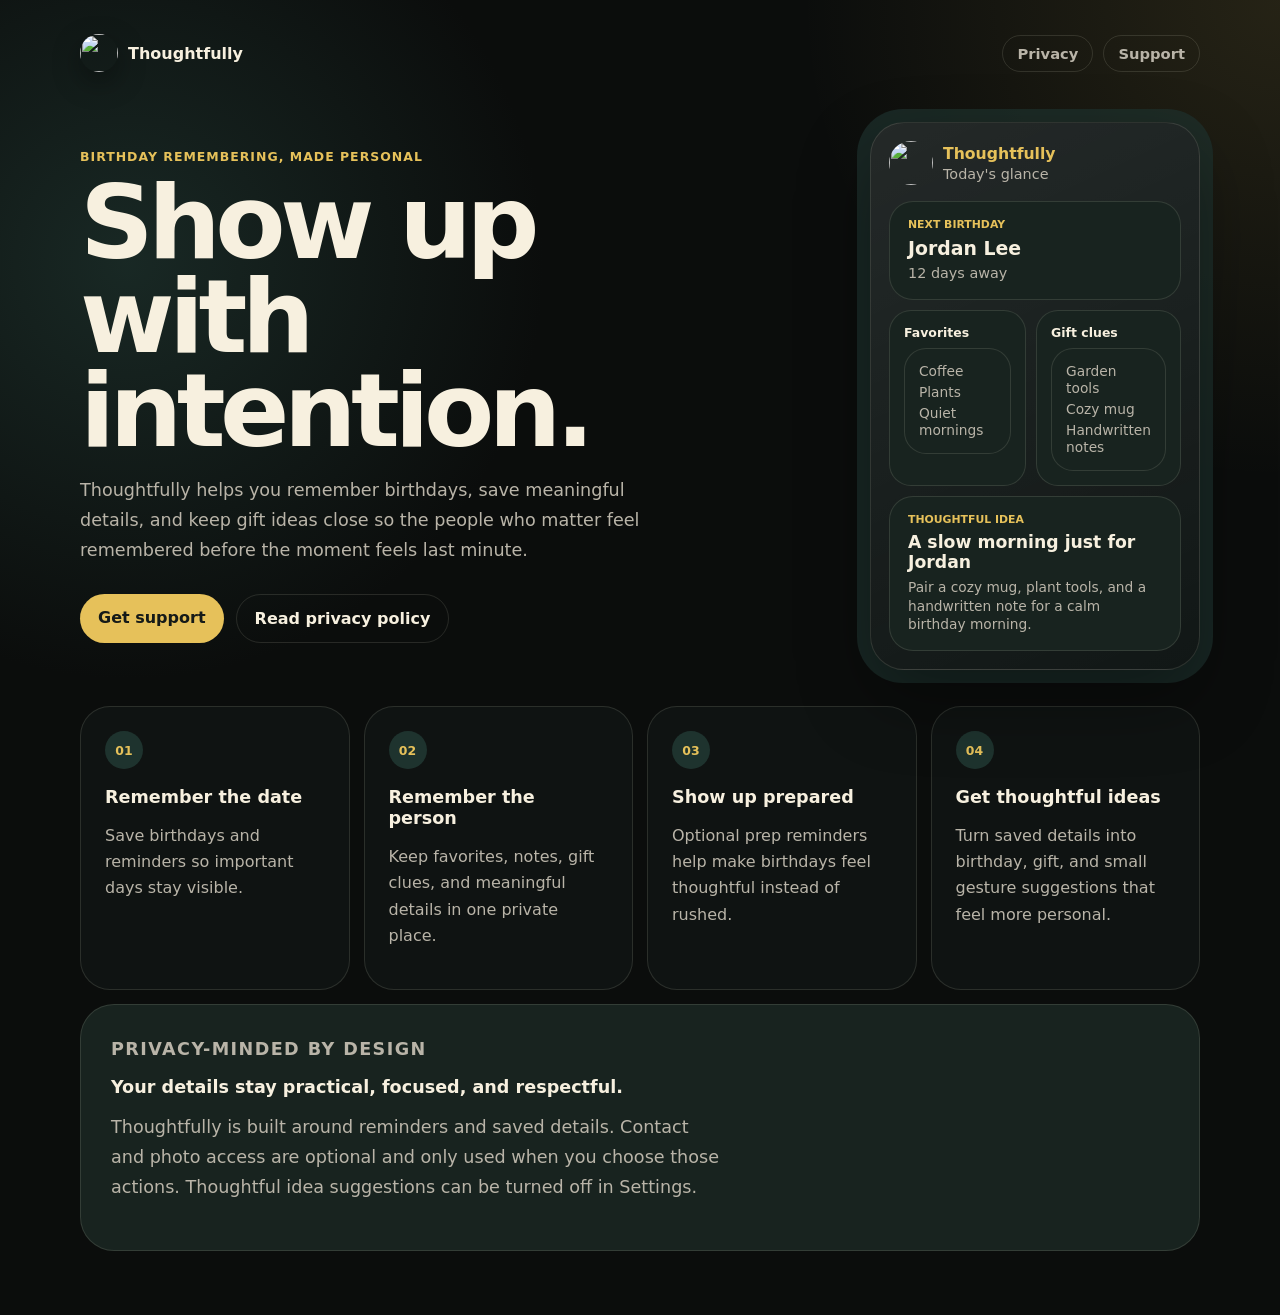
==== index.html @ 106e79ca "Replace strong tags with paragraph tags in index.html" ====
<!DOCTYPE html>
<html lang="en">
  <head>
    <meta charset="utf-8" />
    <meta name="viewport" content="width=device-width, initial-scale=1" />
    <meta
      name="description"
      content="Thoughtfully helps you remember birthdays, favorite details, gift ideas, and the small moments that make people feel remembered."
    />
    <title>Thoughtfully</title>
    <link rel="stylesheet" href="styles.css" />
  </head>

  <body>
    <main class="page-shell">
      <nav class="top-nav" aria-label="Thoughtfully links">
        <a class="brand-mark" href="index.html" aria-label="Thoughtfully home">
          <img src="assets/thoughtfully-icon.png" alt="" />
          <span>Thoughtfully</span>
        </a>

        <div class="nav-links">
          <a href="privacy.html">Privacy</a>
          <a href="support.html">Support</a>
        </div>
      </nav>

      <section class="hero">
        <div class="hero-copy">
          <p class="eyebrow">Birthday remembering, made personal</p>
          <h1>Show up with intention.</h1>
          <p class="lede">
            Thoughtfully helps you remember birthdays, save meaningful details,
            and keep gift ideas close so the people who matter feel remembered
            before the moment feels last minute.
          </p>

          <div class="hero-actions">
            <a class="button primary" href="support.html">Get support</a>
            <a class="button secondary" href="privacy.html">Read privacy policy</a>
          </div>
        </div>

        <div class="phone-card" aria-label="Thoughtfully app preview">
          <div class="phone-top">
            <img src="assets/thoughtfully-icon.png" alt="" />
            <div>
              <p>Thoughtfully</p>
              <span>Today&apos;s glance</span>
            </div>
          </div>

          <div class="glance-card">
            <span class="mini-label">Next birthday</span>
            <strong>Jordan Lee</strong>
            <p>12 days away</p>
          </div>

          <div class="glance-grid">
            <div>
              <span class="detail-label">Favorites</span>
              <div class="mini-detail-list">
                <p>Coffee</p>
                <p>Plants</p>
                <p>Quiet mornings</p>
              </div>
            </div>

            <div>
              <span class="detail-label">Gift clues</span>
              <div class="mini-detail-list">
                <p>Garden tools</p>
                <p>Cozy mug</p>
                <p>Handwritten notes</p>
              </div>
            </div>
          </div>

          <div class="glance-card idea-card">
            <span class="mini-label">Thoughtful Idea</span>
            <strong>A slow morning just for Jordan</strong>
            <p>
              Pair a cozy mug, plant tools, and a handwritten note for a calm
              birthday morning.
            </p>
          </div>
        </div>
      </section>

      <section class="feature-band" aria-label="Thoughtfully features">
        <article>
          <span class="feature-icon">01</span>
          <h2>Remember the date</h2>
          <p>Save birthdays and reminders so important days stay visible.</p>
        </article>

        <article>
          <span class="feature-icon">02</span>
          <h2>Remember the person</h2>
          <p>
            Keep favorites, notes, gift clues, and meaningful details in one
            private place.
          </p>
        </article>

        <article>
          <span class="feature-icon">03</span>
          <h2>Show up prepared</h2>
          <p>
            Optional prep reminders help make birthdays feel thoughtful instead
            of rushed.
          </p>
        </article>

        <article>
          <span class="feature-icon">04</span>
          <h2>Get thoughtful ideas</h2>
          <p>
            Turn saved details into birthday, gift, and small gesture suggestions
            that feel more personal.
          </p>
        </article>
      </section>

      <section class="quiet-panel">
        <p class="eyebrow">Privacy-minded by design</p>
        <h2>Your details stay practical, focused, and respectful.</h2>
        <p>
          Thoughtfully is built around reminders and saved details. Contact and
          photo access are optional and only used when you choose those actions.
          Thoughtful idea suggestions can be turned off in Settings.
        </p>
      </section>
    </main>
  </body>
</html>
---- styles.css ----
:root {
  --background: #0b0d0c;
  --card: #111716;
  --raised: #18231f;
  --accent: #1e332e;
  --gold: #e6c15a;
  --gold-soft: #d8b85a;
  --text: #f7f0df;
  --muted: #b9b4a8;
  --border: rgba(247, 240, 223, 0.12);
  --shadow: rgba(0, 0, 0, 0.36);
}

* {
  box-sizing: border-box;
}

body {
  margin: 0;
  min-height: 100vh;
  font-family: Inter, ui-sans-serif, system-ui, -apple-system, BlinkMacSystemFont,
    "Segoe UI", sans-serif;
  color: var(--text);
  background:
    radial-gradient(circle at top right, rgba(230, 193, 90, 0.12), transparent 30rem),
    radial-gradient(circle at 10% 20%, rgba(30, 51, 46, 0.72), transparent 26rem),
    var(--background);
}

a {
  color: inherit;
}

.page-shell {
  width: min(1120px, calc(100% - 32px));
  margin: 0 auto;
  padding: 24px 0 64px;
}

.page-shell.narrow {
  width: min(860px, calc(100% - 32px));
}

.top-nav {
  display: flex;
  align-items: center;
  justify-content: space-between;
  gap: 20px;
  padding: 10px 0 44px;
}

.brand-mark {
  display: inline-flex;
  align-items: center;
  gap: 10px;
  text-decoration: none;
  font-weight: 800;
}

.brand-mark img {
  width: 38px;
  height: 38px;
  border-radius: 999px;
  box-shadow: 0 10px 28px var(--shadow);
}

.nav-links {
  display: flex;
  align-items: center;
  gap: 10px;
}

.nav-links a {
  border: 1px solid var(--border);
  border-radius: 999px;
  padding: 9px 14px;
  color: var(--muted);
  text-decoration: none;
  font-size: 0.92rem;
  font-weight: 700;
}

.hero {
  display: grid;
  grid-template-columns: minmax(0, 1fr) 330px;
  gap: 48px;
  align-items: center;
  min-height: 560px;
}

.eyebrow {
  margin: 0 0 12px;
  color: var(--gold);
  font-size: 0.78rem;
  font-weight: 900;
  letter-spacing: 0.08em;
  text-transform: uppercase;
}

h1,
h2,
p {
  margin-top: 0;
}

h1 {
  max-width: 680px;
  margin-bottom: 18px;
  font-size: clamp(3rem, 8vw, 6.8rem);
  line-height: 0.92;
  letter-spacing: -0.055em;
}

h2 {
  font-size: 1.1rem;
  line-height: 1.2;
}

.lede,
.document-hero p,
.quiet-panel p {
  max-width: 610px;
  color: var(--muted);
  font-size: 1.1rem;
  line-height: 1.7;
}

.hero-actions {
  display: flex;
  flex-wrap: wrap;
  gap: 12px;
  margin-top: 28px;
}

.button {
  border-radius: 999px;
  padding: 14px 18px;
  font-weight: 900;
  text-decoration: none;
}

.button.primary {
  background: var(--gold);
  color: #151a18;
}

.button.secondary {
  border: 1px solid var(--border);
  color: var(--text);
}

.phone-card {
  position: relative;
  width: 330px;
  border: 1px solid var(--border);
  border-radius: 34px;
  padding: 18px;
  background:
    linear-gradient(155deg, rgba(255, 255, 255, 0.08), transparent),
    var(--card);
  box-shadow: 0 30px 70px var(--shadow);
}

.phone-card::before {
  content: "";
  position: absolute;
  inset: -14px;
  z-index: -1;
  border-radius: 46px;
  background: rgba(30, 51, 46, 0.7);
}

.phone-top {
  display: flex;
  align-items: center;
  gap: 10px;
  margin-bottom: 16px;
}

.phone-top img {
  width: 44px;
  height: 44px;
  border-radius: 999px;
}

.phone-top p {
  margin-bottom: 1px;
  color: var(--gold);
  font-size: 0.98rem;
  font-weight: 900;
}

.phone-top span,
.glance-card p,
.glance-grid span {
  color: var(--muted);
}

.phone-top span {
  font-size: 0.9rem;
}

.glance-card,
.glance-grid div,
.quiet-panel,
.document-card,
.support-card {
  border: 1px solid var(--border);
  background: var(--raised);
}

.glance-card {
  border-radius: 24px;
  padding: 16px 18px;
  margin-bottom: 10px;
}

.mini-label {
  display: block;
  margin-bottom: 6px;
  color: var(--gold);
  font-size: 0.68rem;
  font-weight: 900;
  text-transform: uppercase;
}

.glance-card strong {
  display: block;
  margin-bottom: 4px;
  color: var(--text);
  font-size: 1.18rem;
  font-weight: 900;
  line-height: 1.18;
}

.glance-card p {
  margin-bottom: 0;
  color: var(--muted);
  font-size: 0.9rem;
  line-height: 1.35;
}

.glance-grid {
  display: grid;
  grid-template-columns: 1fr 1fr;
  gap: 10px;
  margin-bottom: 10px;
}

.glance-grid div {
  min-height: auto;
  border-radius: 22px;
  padding: 14px;
}

.glance-grid span,
.detail-label {
  display: block;
  margin-bottom: 8px;
  color: var(--text);
  font-size: 0.78rem;
  font-weight: 900;
}

.mini-detail-list {
  display: grid;
  gap: 4px;
  margin-top: 6px;
}

.mini-detail-list p {
  margin: 0;
  color: var(--muted);
  font-size: 0.86rem;
  font-weight: 500;
  line-height: 1.24;
}

.idea-card {
  margin-bottom: 0;
  padding: 16px 18px;
}

.idea-card strong {
  display: block;
  margin-top: 2px;
  margin-bottom: 6px;
  color: var(--text);
  font-size: 1.08rem;
  font-weight: 900;
  line-height: 1.16;
}

.idea-card p {
  margin-bottom: 0;
  color: var(--muted);
  font-size: 0.86rem;
  line-height: 1.34;
}

.feature-band {
  display: grid;
  grid-template-columns: repeat(4, 1fr);
  gap: 14px;
  margin: 30px 0 14px;
}

.feature-band article {
  border: 1px solid var(--border);
  border-radius: 30px;
  padding: 24px;
  background: rgba(17, 23, 22, 0.72);
}

.feature-band p,
.support-card p,
.document-card p {
  color: var(--muted);
  line-height: 1.65;
}

.feature-icon {
  display: inline-flex;
  align-items: center;
  justify-content: center;
  width: 38px;
  height: 38px;
  margin-bottom: 18px;
  border-radius: 999px;
  background: var(--accent);
  color: var(--gold);
  font-size: 0.78rem;
  font-weight: 900;
}

.quiet-panel,
.document-card,
.support-card {
  border-radius: 34px;
  padding: 30px;
}

.document-hero {
  padding: 54px 0 24px;
}

.document-hero h1 {
  font-size: clamp(2.5rem, 7vw, 5rem);
}

.document-card h2 {
  margin-top: 28px;
  color: var(--gold);
}

.document-card h2:first-child {
  margin-top: 0;
}

.document-card h3 {
  margin: 22px 0 8px;
  color: var(--text);
  font-size: 1rem;
}

.document-card a,
.support-card a {
  color: var(--gold);
  font-weight: 900;
}

.disclosure-note,
.support-disclosure {
  border: 1px solid var(--border);
  border-radius: 22px;
  padding: 14px 16px;
  background: rgba(230, 193, 90, 0.07);
  color: var(--muted);
}

.support-disclosure {
  margin: 24px 0 0;
  font-size: 0.94rem;
  line-height: 1.65;
}

.support-grid {
  display: grid;
  grid-template-columns: repeat(2, minmax(0, 1fr));
  gap: 14px;
}

@media (max-width: 980px) {
  .feature-band {
    grid-template-columns: repeat(2, 1fr);
  }
}

@media (max-width: 820px) {
  .top-nav {
    align-items: flex-start;
    flex-direction: column;
    padding-bottom: 28px;
  }

  .hero {
    grid-template-columns: 1fr;
    gap: 32px;
    min-height: auto;
  }

  .phone-card {
    width: min(330px, 100%);
    max-width: 330px;
  }

  .support-grid {
    grid-template-columns: 1fr;
  }
}

@media (max-width: 640px) {
  .feature-band {
    grid-template-columns: 1fr;
  }

  .glance-grid {
    grid-template-columns: 1fr;
  }

  .glance-grid div {
    min-height: auto;
  }
}
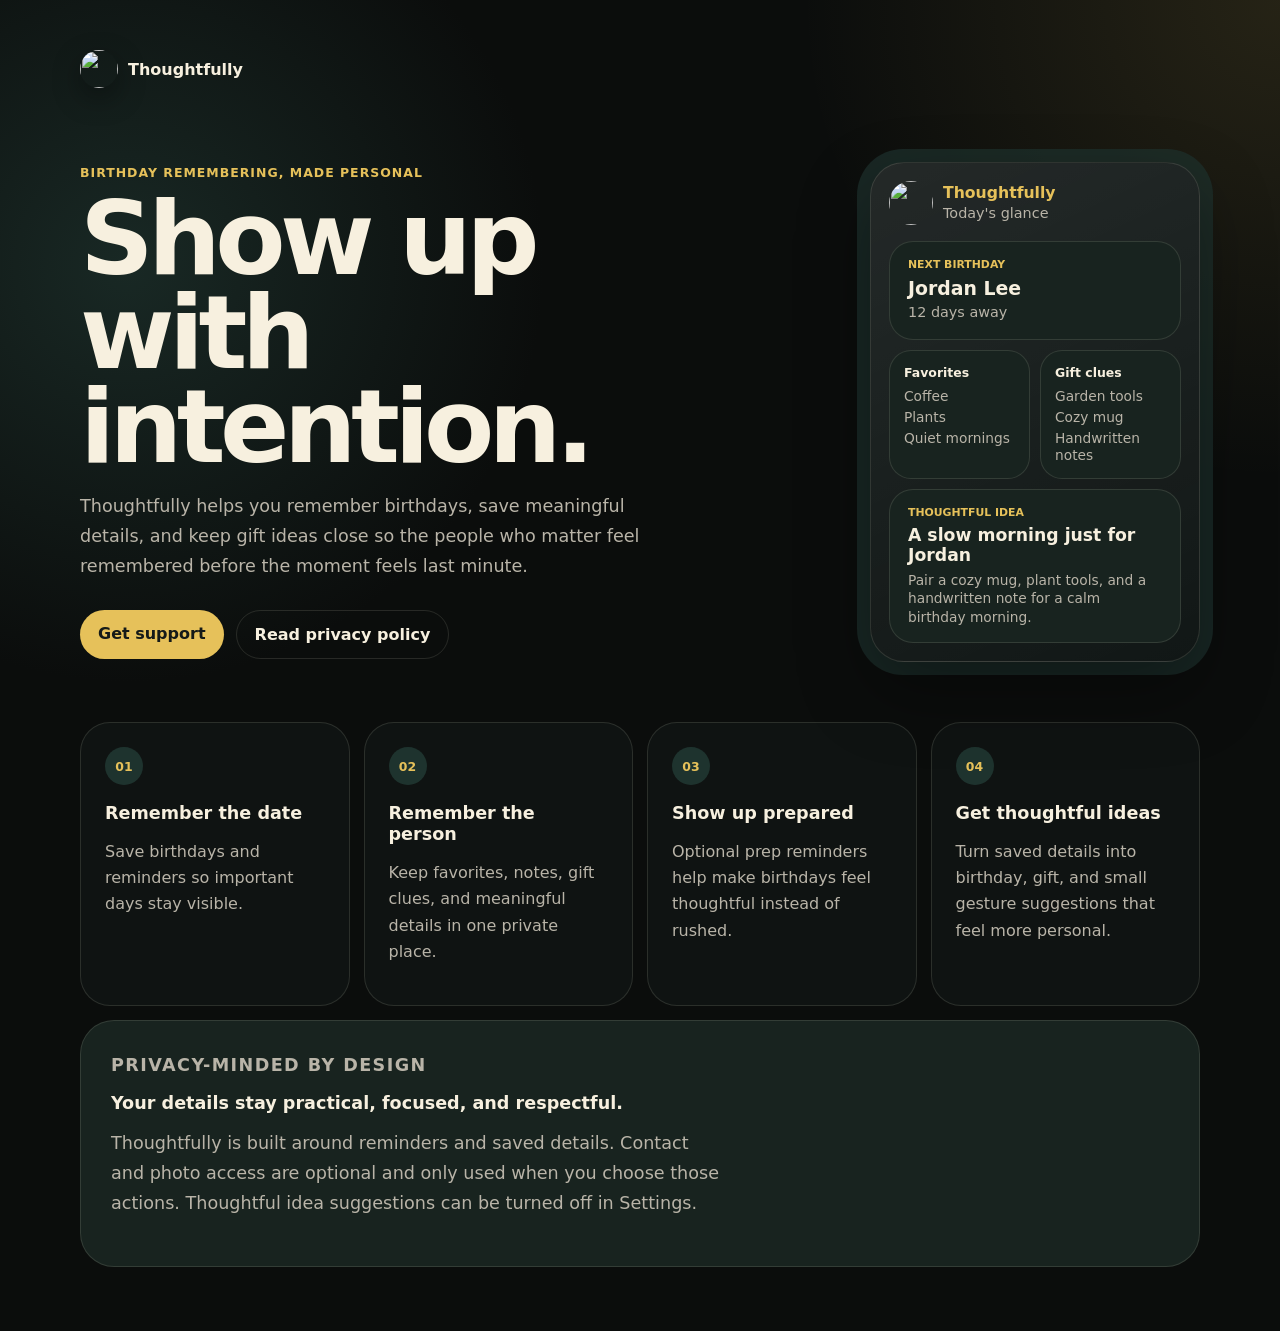
==== commit 33d8004c: "Add navigation bar to index.html" ====
--- a/index.html
+++ b/index.html
@@ -13,16 +13,11 @@
 
   <body>
     <main class="page-shell">
-      <nav class="top-nav" aria-label="Thoughtfully links">
+      <nav class="top-nav home-nav" aria-label="Thoughtfully home">
         <a class="brand-mark" href="index.html" aria-label="Thoughtfully home">
           <img src="assets/thoughtfully-icon.png" alt="" />
           <span>Thoughtfully</span>
         </a>
-
-        <div class="nav-links">
-          <a href="privacy.html">Privacy</a>
-          <a href="support.html">Support</a>
-        </div>
       </nav>
 
       <section class="hero">
--- a/styles.css
+++ b/styles.css
@@ -34,7 +34,7 @@
 .page-shell {
   width: min(1120px, calc(100% - 32px));
   margin: 0 auto;
-  padding: 24px 0 64px;
+  padding: 40px 0 64px;
 }
 
 .page-shell.narrow {
@@ -201,7 +201,7 @@
 }
 
 .glance-card,
-.glance-grid div,
+.glance-grid > div,
 .quiet-panel,
 .document-card,
 .support-card {
@@ -247,7 +247,7 @@
   margin-bottom: 10px;
 }
 
-.glance-grid div {
+.glance-grid > div {
   min-height: auto;
   border-radius: 22px;
   padding: 14px;
@@ -266,11 +266,17 @@
   display: grid;
   gap: 4px;
   margin-top: 6px;
+  padding: 0;
+  background: transparent;
+  border: 0;
 }
 
 .mini-detail-list p {
   margin: 0;
-  color: var(--muted);
+  padding: 0;
+  color: var(--muted);
+  background: transparent;
+  border: 0;
   font-size: 0.86rem;
   font-weight: 500;
   line-height: 1.24;
@@ -428,7 +434,7 @@
     grid-template-columns: 1fr;
   }
 
-  .glance-grid div {
+  .glance-grid > div {
     min-height: auto;
   }
 }
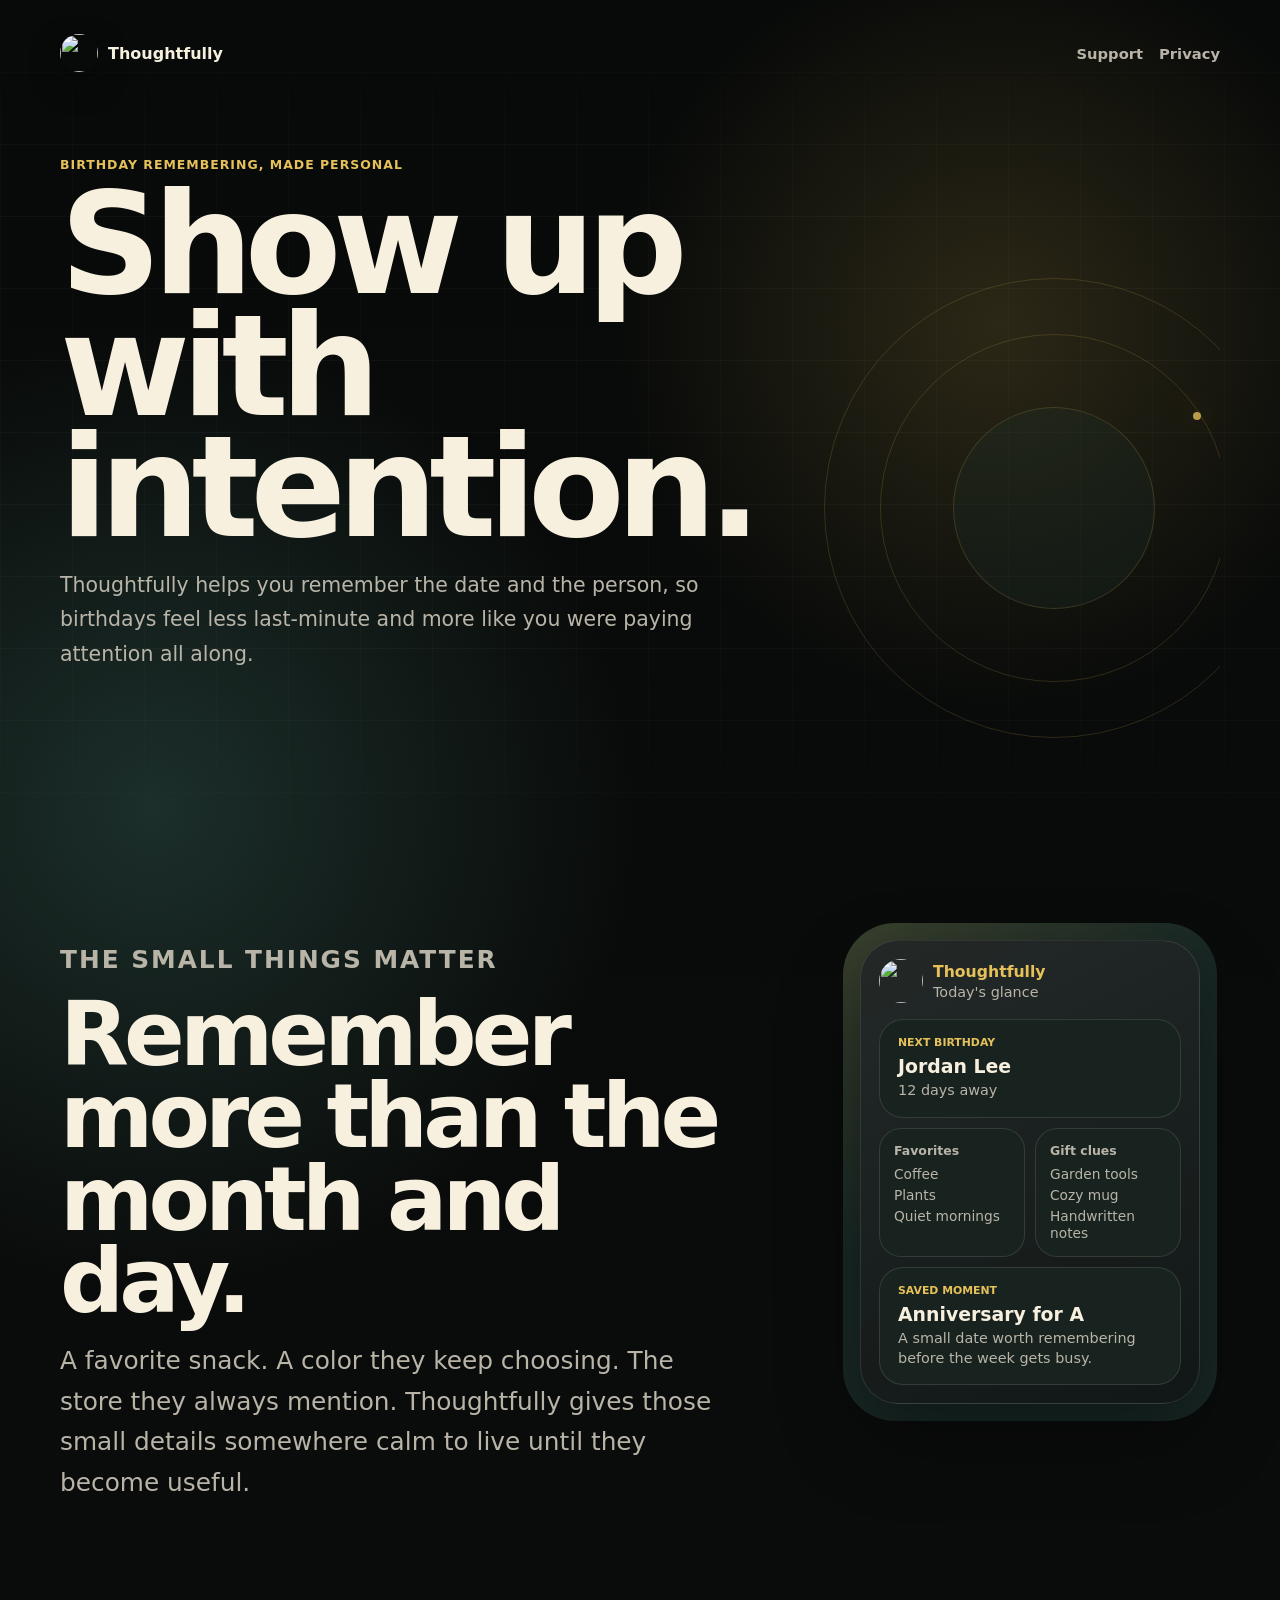
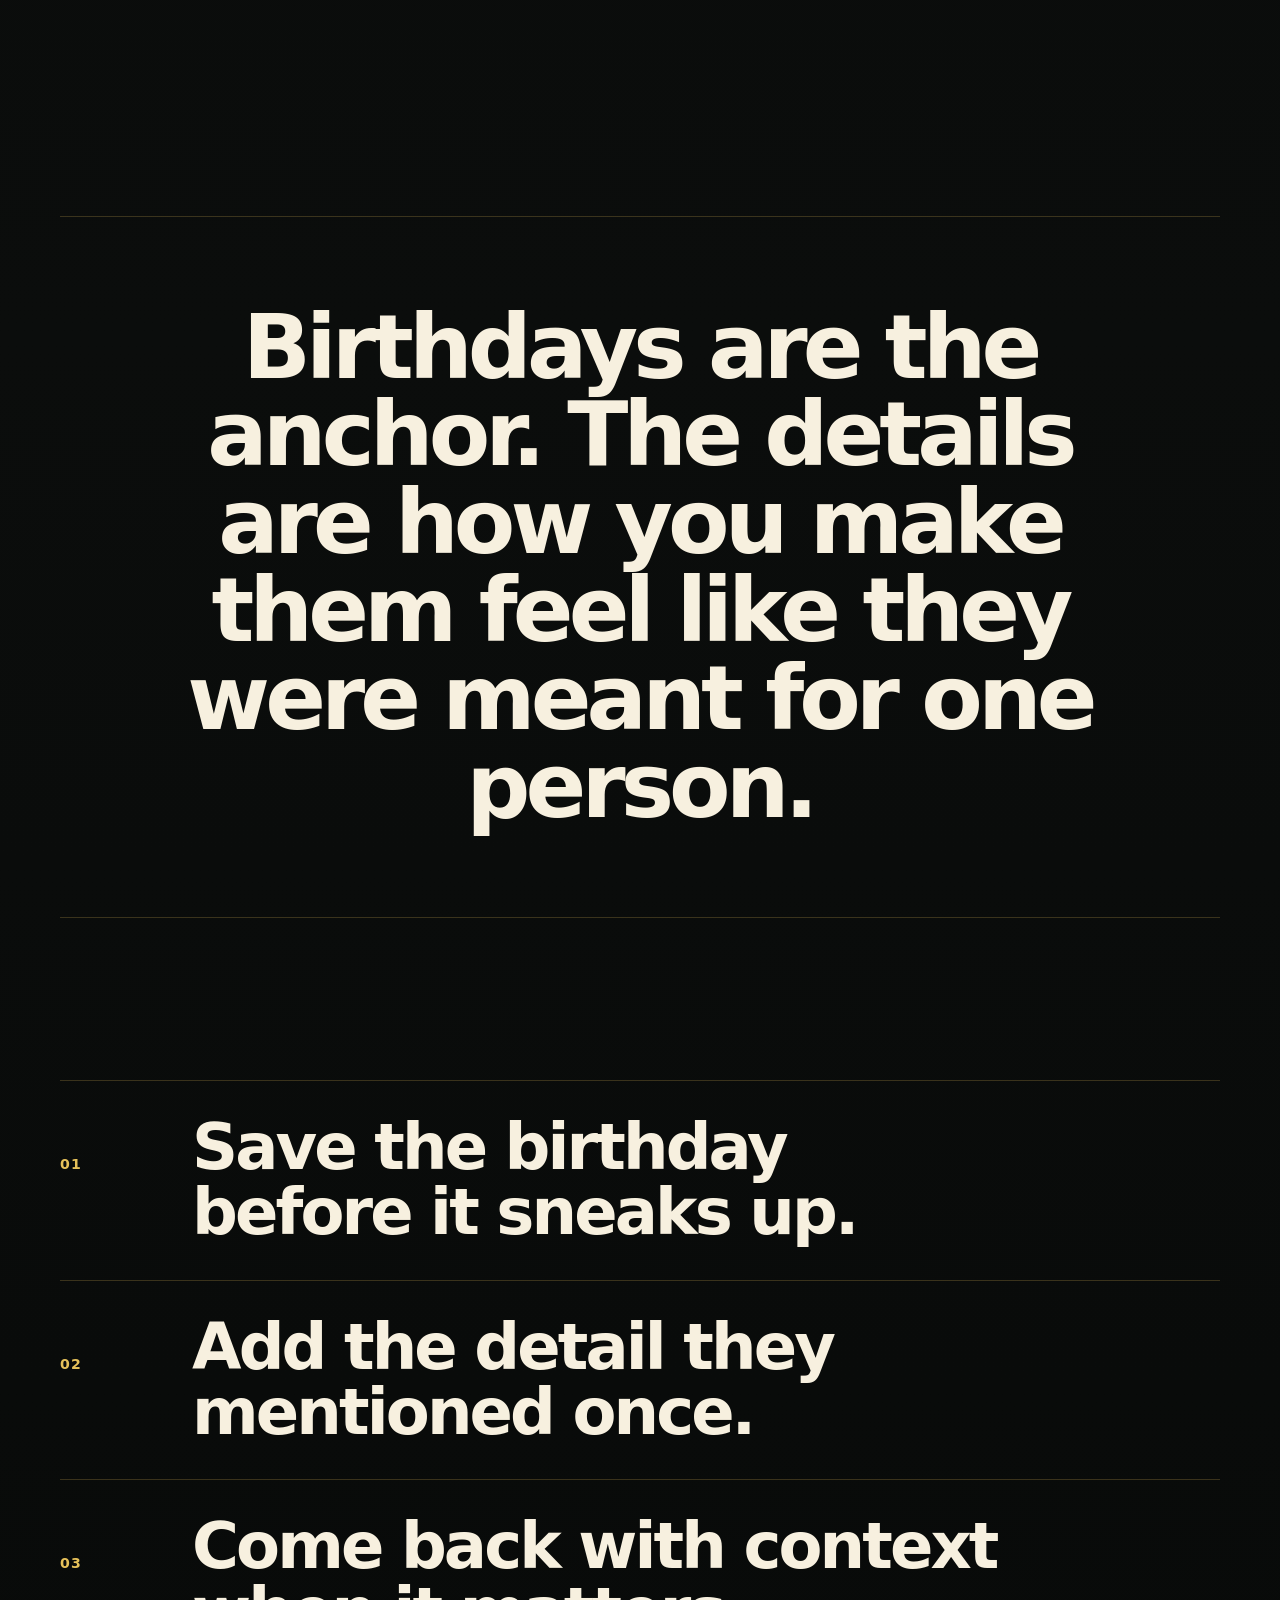
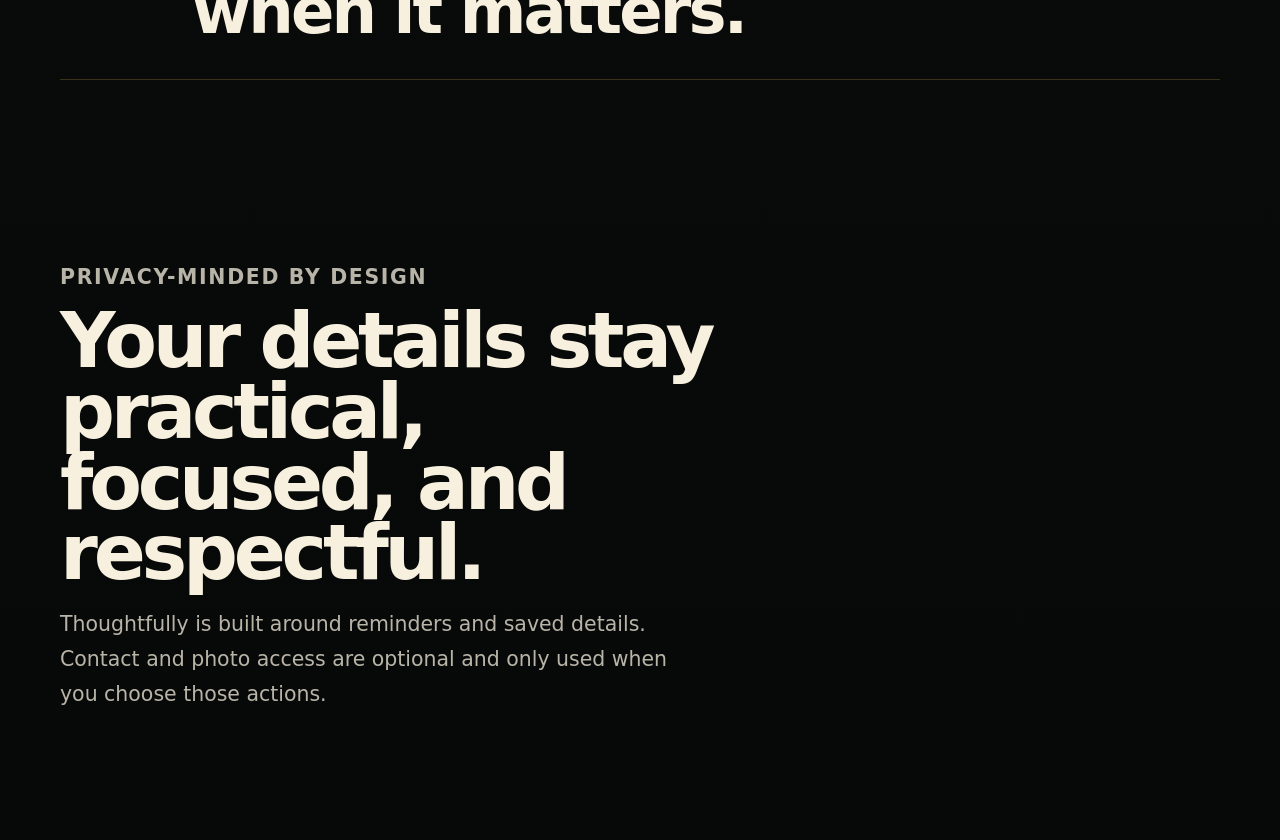
==== commit d88d8697: "Update Thoughtfully support disclosures" ====
--- a/index.html
+++ b/index.html
@@ -5,116 +5,120 @@
     <meta name="viewport" content="width=device-width, initial-scale=1" />
     <meta
       name="description"
-      content="Thoughtfully helps you remember birthdays, favorite details, gift ideas, and the small moments that make people feel remembered."
+      content="Thoughtfully helps you remember birthdays, favorite details, gift clues, and the small moments that make people feel remembered."
     />
     <title>Thoughtfully</title>
     <link rel="stylesheet" href="styles.css" />
   </head>
 
   <body>
-    <main class="page-shell">
+    <main class="site-story">
       <nav class="top-nav home-nav" aria-label="Thoughtfully home">
         <a class="brand-mark" href="index.html" aria-label="Thoughtfully home">
           <img src="assets/thoughtfully-icon.png" alt="" />
           <span>Thoughtfully</span>
         </a>
+
+        <div class="nav-links">
+          <a href="support.html">Support</a>
+          <a href="privacy.html">Privacy</a>
+        </div>
       </nav>
 
-      <section class="hero">
+      <section class="cinematic-hero">
         <div class="hero-copy">
           <p class="eyebrow">Birthday remembering, made personal</p>
           <h1>Show up with intention.</h1>
           <p class="lede">
-            Thoughtfully helps you remember birthdays, save meaningful details,
-            and keep gift ideas close so the people who matter feel remembered
-            before the moment feels last minute.
+            Thoughtfully helps you remember the date and the person, so
+            birthdays feel less last-minute and more like you were paying
+            attention all along.
           </p>
-
-          <div class="hero-actions">
-            <a class="button primary" href="support.html">Get support</a>
-            <a class="button secondary" href="privacy.html">Read privacy policy</a>
-          </div>
         </div>
 
-        <div class="phone-card" aria-label="Thoughtfully app preview">
-          <div class="phone-top">
-            <img src="assets/thoughtfully-icon.png" alt="" />
-            <div>
-              <p>Thoughtfully</p>
-              <span>Today&apos;s glance</span>
-            </div>
-          </div>
+        <div class="hero-orbit" aria-hidden="true">
+          <span></span>
+          <span></span>
+          <span></span>
+        </div>
+      </section>
 
-          <div class="glance-card">
-            <span class="mini-label">Next birthday</span>
-            <strong>Jordan Lee</strong>
-            <p>12 days away</p>
-          </div>
+      <section class="scroll-story" aria-label="Thoughtfully story">
+        <div class="story-copy">
+          <p class="eyebrow">The small things matter</p>
+          <h2>Remember more than the month and day.</h2>
+          <p>
+            A favorite snack. A color they keep choosing. The store they always
+            mention. Thoughtfully gives those small details somewhere calm to
+            live until they become useful.
+          </p>
+        </div>
 
-          <div class="glance-grid">
-            <div>
-              <span class="detail-label">Favorites</span>
-              <div class="mini-detail-list">
-                <p>Coffee</p>
-                <p>Plants</p>
-                <p>Quiet mornings</p>
+        <div class="phone-stage">
+          <div class="phone-card" aria-label="Thoughtfully app preview">
+            <div class="phone-top">
+              <img src="assets/thoughtfully-icon.png" alt="" />
+              <div>
+                <p>Thoughtfully</p>
+                <span>Today&apos;s glance</span>
               </div>
             </div>
 
-            <div>
-              <span class="detail-label">Gift clues</span>
-              <div class="mini-detail-list">
-                <p>Garden tools</p>
-                <p>Cozy mug</p>
-                <p>Handwritten notes</p>
+            <div class="glance-card">
+              <span class="mini-label">Next birthday</span>
+              <strong>Jordan Lee</strong>
+              <p>12 days away</p>
+            </div>
+
+            <div class="glance-grid">
+              <div>
+                <span class="detail-label">Favorites</span>
+                <div class="mini-detail-list">
+                  <p>Coffee</p>
+                  <p>Plants</p>
+                  <p>Quiet mornings</p>
+                </div>
+              </div>
+
+              <div>
+                <span class="detail-label">Gift clues</span>
+                <div class="mini-detail-list">
+                  <p>Garden tools</p>
+                  <p>Cozy mug</p>
+                  <p>Handwritten notes</p>
+                </div>
               </div>
             </div>
-          </div>
 
-          <div class="glance-card idea-card">
-            <span class="mini-label">Thoughtful Idea</span>
-            <strong>A slow morning just for Jordan</strong>
-            <p>
-              Pair a cozy mug, plant tools, and a handwritten note for a calm
-              birthday morning.
-            </p>
+            <div class="glance-card idea-card">
+              <span class="mini-label">Saved moment</span>
+              <strong>Anniversary for A</strong>
+              <p>A small date worth remembering before the week gets busy.</p>
+            </div>
           </div>
         </div>
       </section>
 
-      <section class="feature-band" aria-label="Thoughtfully features">
-        <article>
-          <span class="feature-icon">01</span>
-          <h2>Remember the date</h2>
-          <p>Save birthdays and reminders so important days stay visible.</p>
-        </article>
+      <section class="large-line">
+        <p>
+          Birthdays are the anchor. The details are how you make them feel like
+          they were meant for one person.
+        </p>
+      </section>
 
-        <article>
-          <span class="feature-icon">02</span>
-          <h2>Remember the person</h2>
-          <p>
-            Keep favorites, notes, gift clues, and meaningful details in one
-            private place.
-          </p>
-        </article>
-
-        <article>
-          <span class="feature-icon">03</span>
-          <h2>Show up prepared</h2>
-          <p>
-            Optional prep reminders help make birthdays feel thoughtful instead
-            of rushed.
-          </p>
-        </article>
-
-        <article>
-          <span class="feature-icon">04</span>
-          <h2>Get thoughtful ideas</h2>
-          <p>
-            Turn saved details into birthday, gift, and small gesture suggestions
-            that feel more personal.
-          </p>
-        </article>
+      <section class="gesture-flow" aria-label="How Thoughtfully helps">
+        <div class="gesture-step">
+          <span>01</span>
+          <p>Save the birthday before it sneaks up.</p>
+        </div>
+        <div class="gesture-step">
+          <span>02</span>
+          <p>Add the detail they mentioned once.</p>
+        </div>
+        <div class="gesture-step">
+          <span>03</span>
+          <p>Come back with context when it matters.</p>
+        </div>
       </section>
 
       <section class="quiet-panel">
@@ -123,7 +127,6 @@
         <p>
           Thoughtfully is built around reminders and saved details. Contact and
           photo access are optional and only used when you choose those actions.
-          Thoughtful idea suggestions can be turned off in Settings.
         </p>
       </section>
     </main>
--- a/styles.css
+++ b/styles.css
@@ -8,11 +8,16 @@
   --text: #f7f0df;
   --muted: #b9b4a8;
   --border: rgba(247, 240, 223, 0.12);
-  --shadow: rgba(0, 0, 0, 0.36);
+  --line: rgba(230, 193, 90, 0.22);
+  --shadow: rgba(0, 0, 0, 0.38);
 }
 
 * {
   box-sizing: border-box;
+}
+
+html {
+  scroll-behavior: smooth;
 }
 
 body {
@@ -22,19 +27,33 @@
     "Segoe UI", sans-serif;
   color: var(--text);
   background:
-    radial-gradient(circle at top right, rgba(230, 193, 90, 0.12), transparent 30rem),
-    radial-gradient(circle at 10% 20%, rgba(30, 51, 46, 0.72), transparent 26rem),
-    var(--background);
+    radial-gradient(circle at 78% 8%, rgba(230, 193, 90, 0.16), transparent 24rem),
+    radial-gradient(circle at 12% 20%, rgba(30, 51, 46, 0.9), transparent 30rem),
+    linear-gradient(180deg, #080a09 0%, var(--background) 48%, #070908 100%);
+}
+
+body::before {
+  content: "";
+  position: fixed;
+  inset: 0;
+  z-index: -1;
+  pointer-events: none;
+  background-image:
+    linear-gradient(rgba(247, 240, 223, 0.035) 1px, transparent 1px),
+    linear-gradient(90deg, rgba(247, 240, 223, 0.025) 1px, transparent 1px);
+  background-size: 72px 72px;
+  mask-image: linear-gradient(to bottom, transparent, black 18%, black 72%, transparent);
 }
 
 a {
   color: inherit;
 }
 
+.site-story,
 .page-shell {
-  width: min(1120px, calc(100% - 32px));
+  width: min(1160px, calc(100% - 32px));
   margin: 0 auto;
-  padding: 40px 0 64px;
+  padding: 24px 0 72px;
 }
 
 .page-shell.narrow {
@@ -42,11 +61,13 @@
 }
 
 .top-nav {
+  position: relative;
+  z-index: 5;
   display: flex;
   align-items: center;
   justify-content: space-between;
   gap: 20px;
-  padding: 10px 0 44px;
+  padding: 10px 0 34px;
 }
 
 .brand-mark {
@@ -54,47 +75,31 @@
   align-items: center;
   gap: 10px;
   text-decoration: none;
-  font-weight: 800;
+  font-weight: 900;
 }
 
 .brand-mark img {
   width: 38px;
   height: 38px;
   border-radius: 999px;
-  box-shadow: 0 10px 28px var(--shadow);
+  box-shadow: 0 12px 32px var(--shadow);
 }
 
 .nav-links {
   display: flex;
   align-items: center;
-  gap: 10px;
+  gap: 16px;
 }
 
 .nav-links a {
-  border: 1px solid var(--border);
-  border-radius: 999px;
-  padding: 9px 14px;
   color: var(--muted);
   text-decoration: none;
   font-size: 0.92rem;
-  font-weight: 700;
-}
-
-.hero {
-  display: grid;
-  grid-template-columns: minmax(0, 1fr) 330px;
-  gap: 48px;
-  align-items: center;
-  min-height: 560px;
-}
-
-.eyebrow {
-  margin: 0 0 12px;
-  color: var(--gold);
-  font-size: 0.78rem;
-  font-weight: 900;
-  letter-spacing: 0.08em;
-  text-transform: uppercase;
+  font-weight: 800;
+}
+
+.nav-links a:hover {
+  color: var(--gold);
 }
 
 h1,
@@ -103,71 +108,144 @@
   margin-top: 0;
 }
 
+.eyebrow {
+  margin: 0 0 12px;
+  color: var(--gold);
+  font-size: 0.78rem;
+  font-weight: 900;
+  letter-spacing: 0.08em;
+  text-transform: uppercase;
+}
+
+.cinematic-hero {
+  position: relative;
+  display: grid;
+  min-height: 78vh;
+  align-items: center;
+  padding: 24px 0 88px;
+  overflow: hidden;
+}
+
+.hero-copy {
+  position: relative;
+  z-index: 2;
+  width: min(790px, 100%);
+}
+
 h1 {
-  max-width: 680px;
-  margin-bottom: 18px;
-  font-size: clamp(3rem, 8vw, 6.8rem);
-  line-height: 0.92;
-  letter-spacing: -0.055em;
-}
-
-h2 {
-  font-size: 1.1rem;
-  line-height: 1.2;
+  max-width: 780px;
+  margin-bottom: 20px;
+  font-size: clamp(4rem, 11vw, 9.8rem);
+  line-height: 0.86;
+  letter-spacing: -0.06em;
 }
 
 .lede,
 .document-hero p,
 .quiet-panel p {
-  max-width: 610px;
-  color: var(--muted);
-  font-size: 1.1rem;
+  max-width: 650px;
+  color: var(--muted);
+  font-size: clamp(1.05rem, 2vw, 1.28rem);
   line-height: 1.7;
 }
 
-.hero-actions {
+.hero-orbit {
+  position: absolute;
+  right: max(-80px, -5vw);
+  bottom: 10%;
+  width: min(460px, 54vw);
+  aspect-ratio: 1;
+  border: 1px solid var(--line);
+  border-radius: 999px;
+  opacity: 0.78;
+}
+
+.hero-orbit span {
+  position: absolute;
+  border-radius: 999px;
+  border: 1px solid var(--line);
+}
+
+.hero-orbit span:nth-child(1) {
+  inset: 12%;
+}
+
+.hero-orbit span:nth-child(2) {
+  inset: 28%;
+  background: rgba(30, 51, 46, 0.34);
+}
+
+.hero-orbit span:nth-child(3) {
+  width: 8px;
+  height: 8px;
+  right: 18%;
+  top: 29%;
+  border: 0;
+  background: var(--gold);
+  box-shadow: 0 0 34px rgba(230, 193, 90, 0.85);
+}
+
+.scroll-story {
+  display: grid;
+  grid-template-columns: minmax(0, 1fr) minmax(280px, 380px);
+  gap: clamp(34px, 8vw, 100px);
+  align-items: start;
+  min-height: 112vh;
+  padding: 12vh 0;
+}
+
+.story-copy {
+  position: sticky;
+  top: 112px;
+  padding-top: 24px;
+}
+
+.story-copy h2,
+.quiet-panel h2,
+.document-hero h1 {
+  max-width: 720px;
+  margin-bottom: 18px;
+  font-size: clamp(2.7rem, 7vw, 6.4rem);
+  line-height: 0.92;
+  letter-spacing: -0.055em;
+}
+
+.story-copy p,
+.large-line p {
+  color: var(--muted);
+  font-size: clamp(1.1rem, 2.5vw, 1.55rem);
+  line-height: 1.65;
+}
+
+.phone-stage {
+  position: sticky;
+  top: 96px;
   display: flex;
-  flex-wrap: wrap;
-  gap: 12px;
-  margin-top: 28px;
-}
-
-.button {
-  border-radius: 999px;
-  padding: 14px 18px;
-  font-weight: 900;
-  text-decoration: none;
-}
-
-.button.primary {
-  background: var(--gold);
-  color: #151a18;
-}
-
-.button.secondary {
-  border: 1px solid var(--border);
-  color: var(--text);
+  justify-content: center;
+  padding: 24px 0;
 }
 
 .phone-card {
   position: relative;
-  width: 330px;
+  width: min(340px, 100%);
   border: 1px solid var(--border);
-  border-radius: 34px;
+  border-radius: 38px;
   padding: 18px;
   background:
     linear-gradient(155deg, rgba(255, 255, 255, 0.08), transparent),
     var(--card);
-  box-shadow: 0 30px 70px var(--shadow);
+  box-shadow: 0 34px 80px var(--shadow);
 }
 
 .phone-card::before {
   content: "";
   position: absolute;
-  inset: -14px;
+  inset: -18px;
   z-index: -1;
-  border-radius: 46px;
-  background: rgba(30, 51, 46, 0.7);
+  border-radius: 52px;
+  background:
+    linear-gradient(140deg, rgba(230, 193, 90, 0.16), transparent 42%),
+    rgba(30, 51, 46, 0.74);
 }
 
 .phone-top {
@@ -201,10 +279,7 @@
 }
 
 .glance-card,
-.glance-grid > div,
-.quiet-panel,
-.document-card,
-.support-card {
+.glance-grid > div {
   border: 1px solid var(--border);
   background: var(--raised);
 }
@@ -253,7 +328,6 @@
   padding: 14px;
 }
 
-.glance-grid span,
 .detail-label {
   display: block;
   margin-bottom: 8px;
@@ -266,17 +340,11 @@
   display: grid;
   gap: 4px;
   margin-top: 6px;
-  padding: 0;
-  background: transparent;
-  border: 0;
 }
 
 .mini-detail-list p {
   margin: 0;
-  padding: 0;
-  color: var(--muted);
-  background: transparent;
-  border: 0;
+  color: var(--muted);
   font-size: 0.86rem;
   font-weight: 500;
   line-height: 1.24;
@@ -284,45 +352,121 @@
 
 .idea-card {
   margin-bottom: 0;
-  padding: 16px 18px;
-}
-
-.idea-card strong {
-  display: block;
-  margin-top: 2px;
-  margin-bottom: 6px;
+}
+
+.large-line {
+  min-height: 78vh;
+  display: grid;
+  align-items: center;
+  border-top: 1px solid var(--line);
+  border-bottom: 1px solid var(--line);
+}
+
+.large-line p {
+  max-width: 980px;
+  margin: 0 auto;
   color: var(--text);
-  font-size: 1.08rem;
-  font-weight: 900;
-  line-height: 1.16;
-}
-
-.idea-card p {
-  margin-bottom: 0;
-  color: var(--muted);
-  font-size: 0.86rem;
-  line-height: 1.34;
-}
-
-.feature-band {
-  display: grid;
-  grid-template-columns: repeat(4, 1fr);
+  font-size: clamp(2.5rem, 7vw, 6.8rem);
+  font-weight: 900;
+  line-height: 0.98;
+  letter-spacing: -0.055em;
+  text-align: center;
+}
+
+.gesture-flow {
+  padding: 18vh 0 10vh;
+}
+
+.gesture-step {
+  display: grid;
+  grid-template-columns: 72px minmax(0, 1fr);
+  gap: clamp(18px, 5vw, 60px);
+  align-items: baseline;
+  padding: 34px 0;
+  border-bottom: 1px solid var(--line);
+}
+
+.gesture-step:first-child {
+  border-top: 1px solid var(--line);
+}
+
+.gesture-step span {
+  color: var(--gold);
+  font-size: 0.88rem;
+  font-weight: 900;
+  letter-spacing: 0.08em;
+}
+
+.gesture-step p {
+  margin: 0;
+  max-width: 820px;
+  color: var(--text);
+  font-size: clamp(2rem, 5vw, 4.6rem);
+  font-weight: 900;
+  line-height: 1.02;
+  letter-spacing: -0.045em;
+}
+
+.quiet-panel {
+  padding: 10vh 0 4vh;
+  border: 0;
+  background: transparent;
+}
+
+.quiet-panel h2 {
+  font-size: clamp(2.4rem, 6vw, 5.4rem);
+}
+
+.document-hero {
+  padding: 54px 0 24px;
+}
+
+.document-card,
+.support-card {
+  border: 1px solid var(--border);
+  border-radius: 34px;
+  padding: 30px;
+  background: rgba(17, 23, 22, 0.78);
+}
+
+.document-card h2 {
+  margin-top: 28px;
+  color: var(--gold);
+}
+
+.document-card h2:first-child {
+  margin-top: 0;
+}
+
+.document-card h3 {
+  margin: 22px 0 8px;
+  color: var(--text);
+  font-size: 1rem;
+}
+
+.document-card p,
+.support-card p {
+  color: var(--muted);
+  line-height: 1.65;
+}
+
+.document-card a,
+.support-card a {
+  color: var(--gold);
+  font-weight: 900;
+}
+
+.disclosure-note {
+  border-top: 1px solid var(--line);
+  border-bottom: 1px solid var(--line);
+  padding: 14px 0;
+  color: var(--muted);
+}
+
+.support-grid {
+  display: grid;
+  grid-template-columns: repeat(2, minmax(0, 1fr));
   gap: 14px;
-  margin: 30px 0 14px;
-}
-
-.feature-band article {
-  border: 1px solid var(--border);
-  border-radius: 30px;
-  padding: 24px;
-  background: rgba(17, 23, 22, 0.72);
-}
-
-.feature-band p,
-.support-card p,
-.document-card p {
-  color: var(--muted);
-  line-height: 1.65;
 }
 
 .feature-icon {
@@ -339,85 +483,31 @@
   font-weight: 900;
 }
 
-.quiet-panel,
-.document-card,
-.support-card {
-  border-radius: 34px;
-  padding: 30px;
-}
-
-.document-hero {
-  padding: 54px 0 24px;
-}
-
-.document-hero h1 {
-  font-size: clamp(2.5rem, 7vw, 5rem);
-}
-
-.document-card h2 {
-  margin-top: 28px;
-  color: var(--gold);
-}
-
-.document-card h2:first-child {
-  margin-top: 0;
-}
-
-.document-card h3 {
-  margin: 22px 0 8px;
-  color: var(--text);
-  font-size: 1rem;
-}
-
-.document-card a,
-.support-card a {
-  color: var(--gold);
-  font-weight: 900;
-}
-
-.disclosure-note,
-.support-disclosure {
-  border: 1px solid var(--border);
-  border-radius: 22px;
-  padding: 14px 16px;
-  background: rgba(230, 193, 90, 0.07);
-  color: var(--muted);
-}
-
-.support-disclosure {
-  margin: 24px 0 0;
-  font-size: 0.94rem;
-  line-height: 1.65;
-}
-
-.support-grid {
-  display: grid;
-  grid-template-columns: repeat(2, minmax(0, 1fr));
-  gap: 14px;
-}
-
-@media (max-width: 980px) {
-  .feature-band {
-    grid-template-columns: repeat(2, 1fr);
-  }
-}
-
-@media (max-width: 820px) {
+@media (max-width: 900px) {
   .top-nav {
     align-items: flex-start;
     flex-direction: column;
     padding-bottom: 28px;
   }
 
-  .hero {
+  .cinematic-hero {
+    min-height: 70vh;
+  }
+
+  .scroll-story {
     grid-template-columns: 1fr;
-    gap: 32px;
     min-height: auto;
-  }
-
-  .phone-card {
-    width: min(330px, 100%);
-    max-width: 330px;
+    padding: 8vh 0;
+  }
+
+  .story-copy,
+  .phone-stage {
+    position: relative;
+    top: auto;
+  }
+
+  .phone-stage {
+    justify-content: flex-start;
   }
 
   .support-grid {
@@ -426,15 +516,26 @@
 }
 
 @media (max-width: 640px) {
-  .feature-band {
-    grid-template-columns: 1fr;
+  .site-story,
+  .page-shell {
+    width: min(100% - 28px, 1160px);
+  }
+
+  .nav-links {
+    gap: 14px;
+  }
+
+  .hero-orbit {
+    opacity: 0.42;
+    right: -42%;
   }
 
   .glance-grid {
     grid-template-columns: 1fr;
   }
 
-  .glance-grid > div {
-    min-height: auto;
-  }
-}
+  .gesture-step {
+    grid-template-columns: 1fr;
+    gap: 10px;
+  }
+}
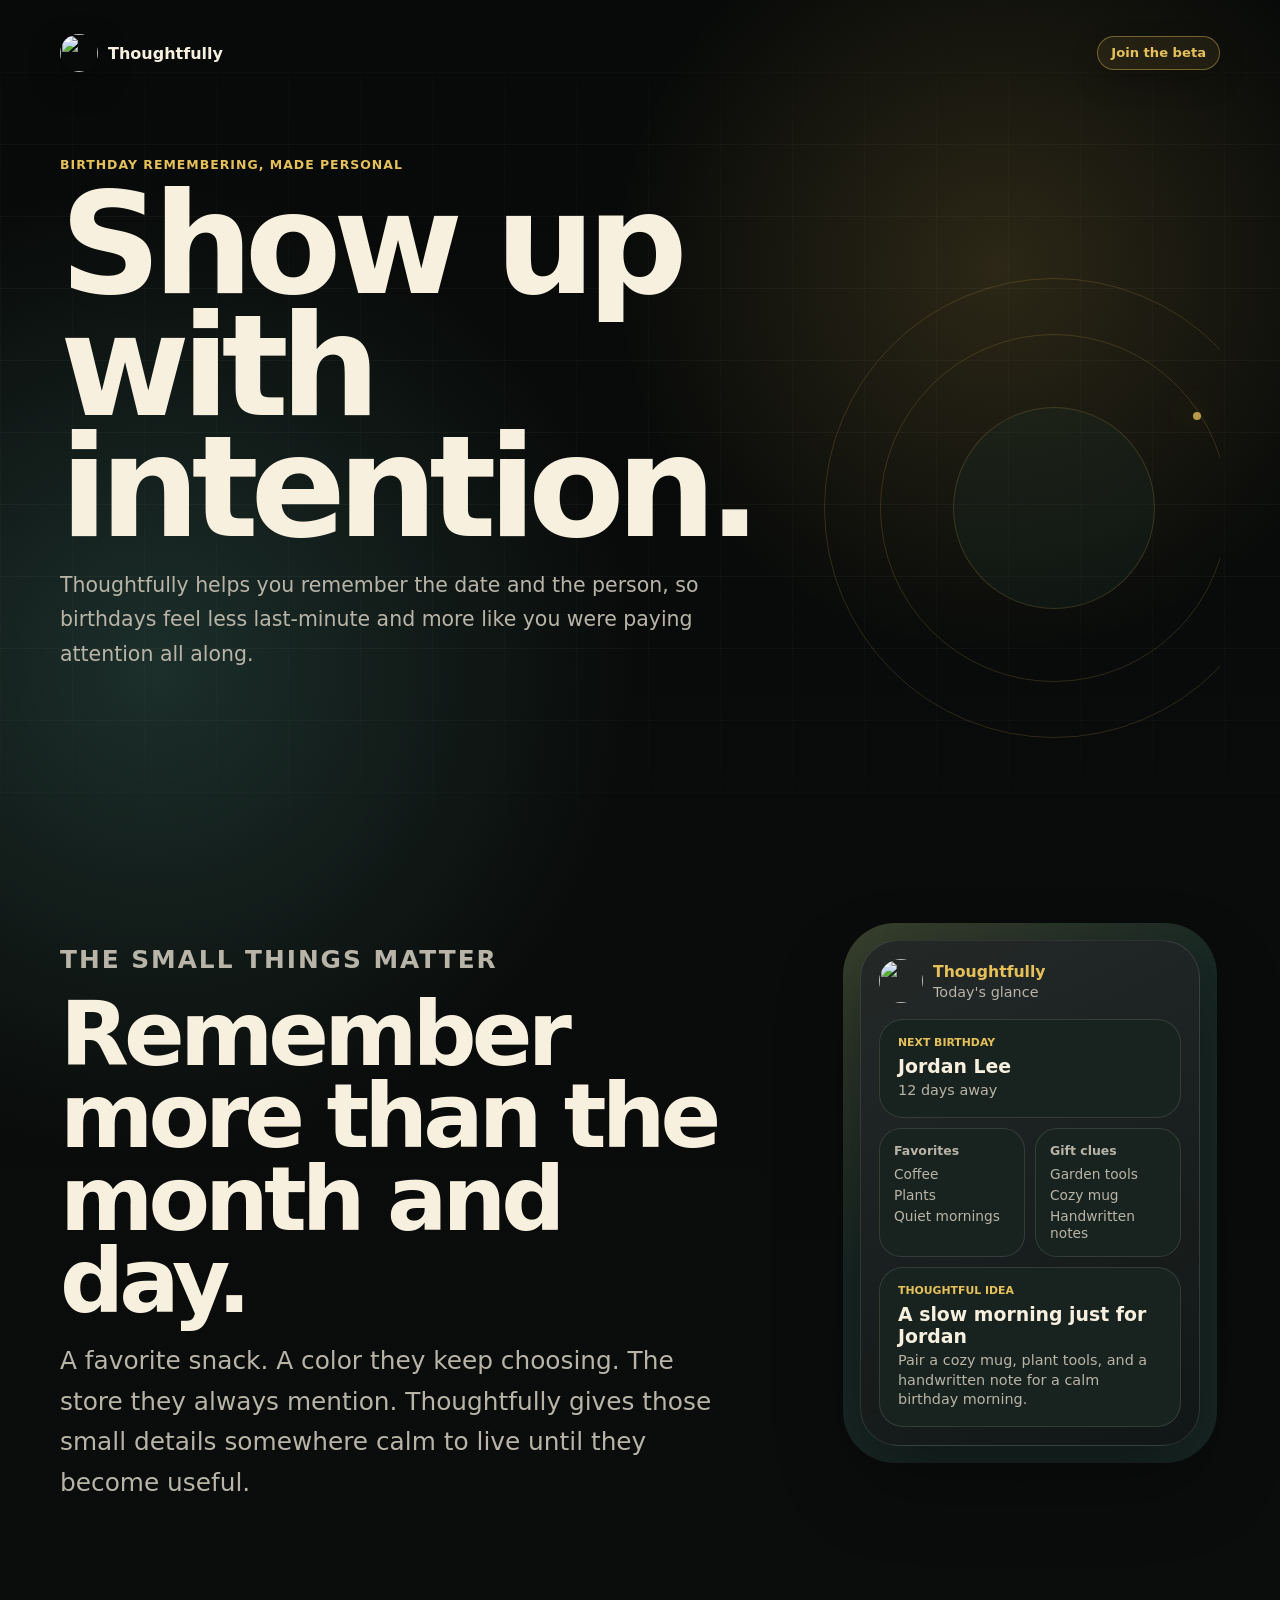
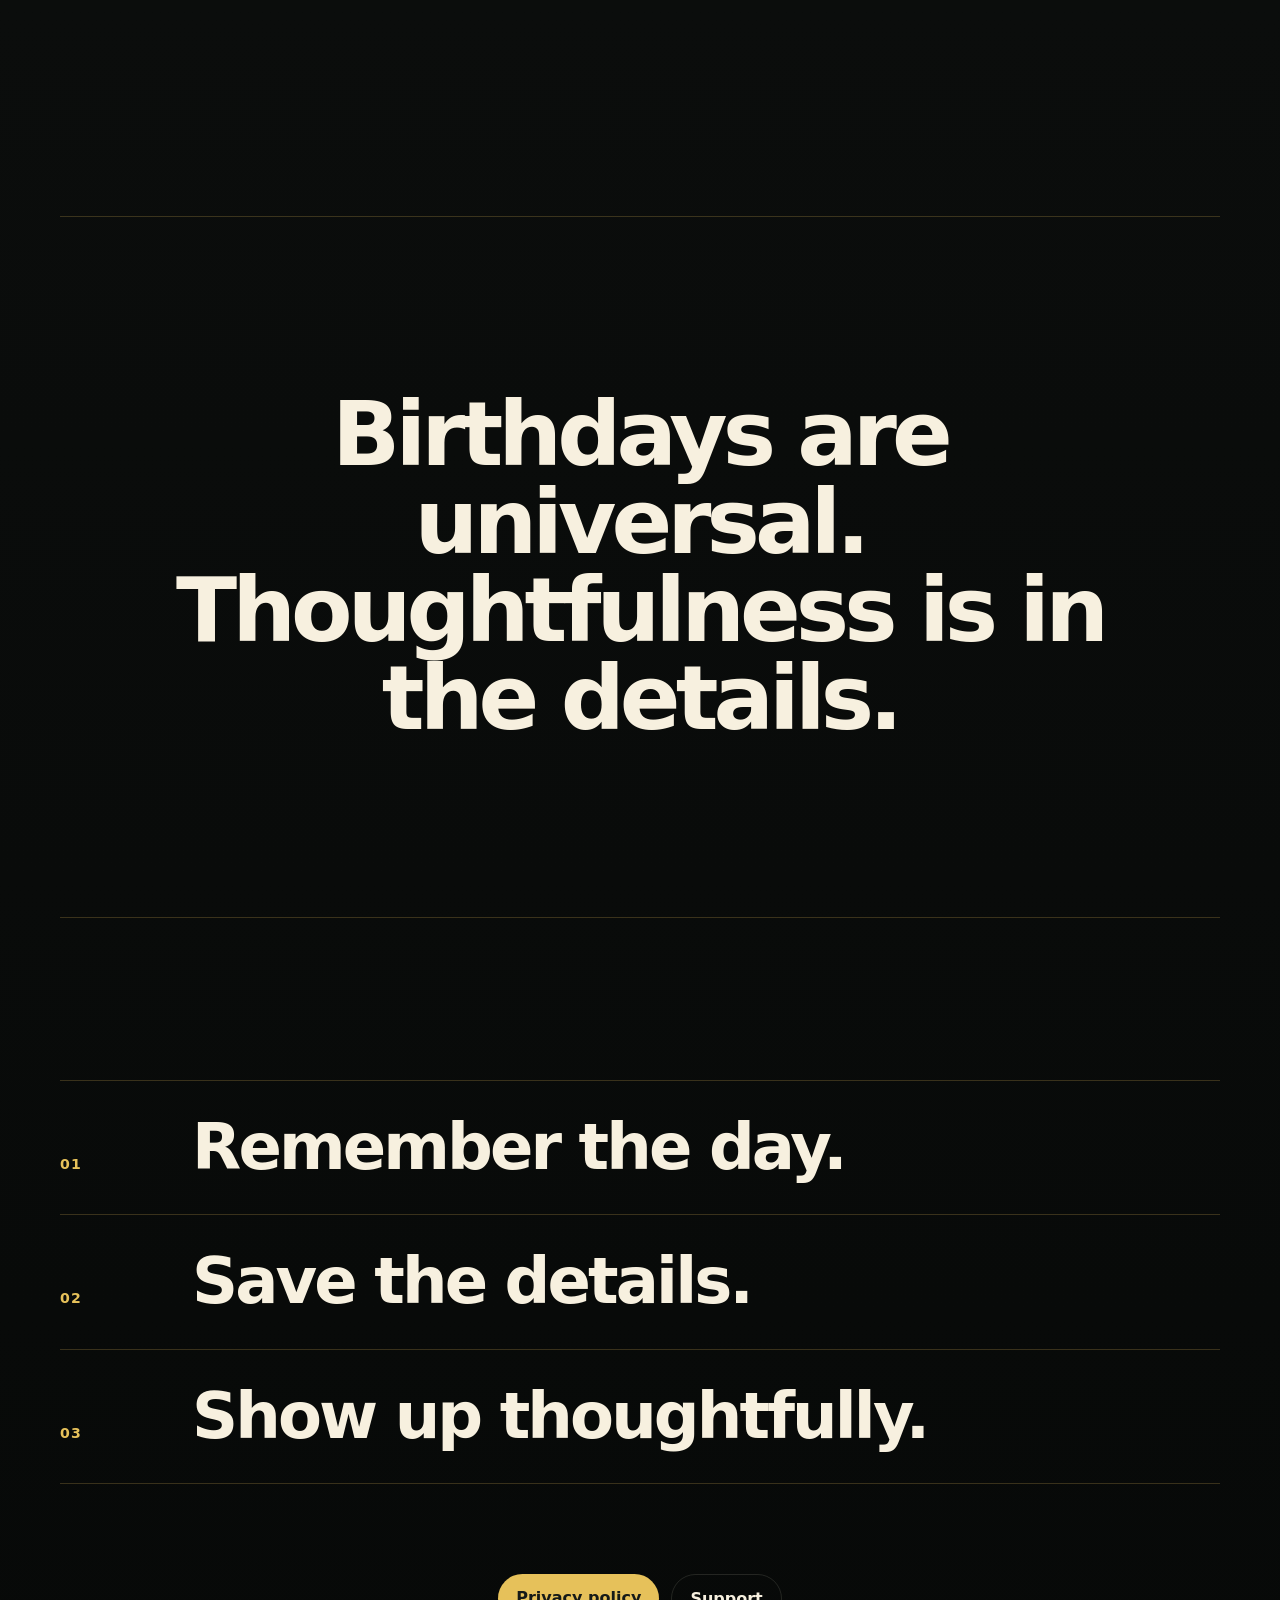
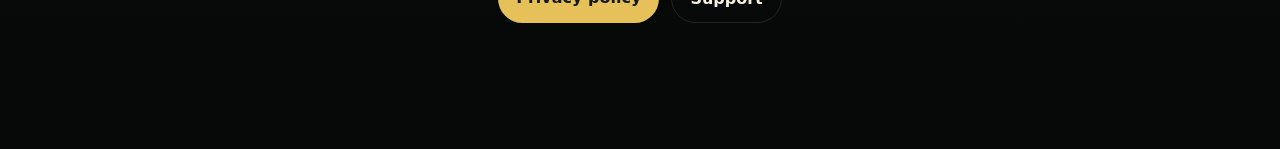
==== commit 6cc702b3: "Add TestFlight beta link" ====
--- a/index.html
+++ b/index.html
@@ -18,11 +18,14 @@
           <img src="assets/thoughtfully-icon.png" alt="" />
           <span>Thoughtfully</span>
         </a>
-
-        <div class="nav-links">
-          <a href="support.html">Support</a>
-          <a href="privacy.html">Privacy</a>
-        </div>
+        <a
+          class="beta-pill"
+          href="https://testflight.apple.com/join/32UuVnx4"
+          target="_blank"
+          rel="noopener noreferrer"
+        >
+          Join the beta
+        </a>
       </nav>
 
       <section class="cinematic-hero">
@@ -91,9 +94,12 @@
             </div>
 
             <div class="glance-card idea-card">
-              <span class="mini-label">Saved moment</span>
-              <strong>Anniversary for A</strong>
-              <p>A small date worth remembering before the week gets busy.</p>
+              <span class="mini-label">Thoughtful Idea</span>
+              <strong>A slow morning just for Jordan</strong>
+              <p>
+                Pair a cozy mug, plant tools, and a handwritten note for a calm
+                birthday morning.
+              </p>
             </div>
           </div>
         </div>
@@ -101,34 +107,29 @@
 
       <section class="large-line">
         <p>
-          Birthdays are the anchor. The details are how you make them feel like
-          they were meant for one person.
+          Birthdays are universal. Thoughtfulness is in the details.
         </p>
       </section>
 
       <section class="gesture-flow" aria-label="How Thoughtfully helps">
         <div class="gesture-step">
           <span>01</span>
-          <p>Save the birthday before it sneaks up.</p>
+          <p>Remember the day.</p>
         </div>
         <div class="gesture-step">
           <span>02</span>
-          <p>Add the detail they mentioned once.</p>
+          <p>Save the details.</p>
         </div>
         <div class="gesture-step">
           <span>03</span>
-          <p>Come back with context when it matters.</p>
+          <p>Show up thoughtfully.</p>
         </div>
       </section>
 
-      <section class="quiet-panel">
-        <p class="eyebrow">Privacy-minded by design</p>
-        <h2>Your details stay practical, focused, and respectful.</h2>
-        <p>
-          Thoughtfully is built around reminders and saved details. Contact and
-          photo access are optional and only used when you choose those actions.
-        </p>
-      </section>
+      <footer class="home-footer">
+        <a class="button primary" href="privacy.html">Privacy policy</a>
+        <a class="button secondary" href="support.html">Support</a>
+      </footer>
     </main>
   </body>
 </html>
--- a/styles.css
+++ b/styles.css
@@ -88,6 +88,7 @@
 .nav-links {
   display: flex;
   align-items: center;
+  flex-wrap: wrap;
   gap: 16px;
 }
 
@@ -100,6 +101,49 @@
 
 .nav-links a:hover {
   color: var(--gold);
+}
+
+.beta-pill,
+.nav-links a.beta-pill {
+  display: inline-flex;
+  align-items: center;
+  justify-content: center;
+  min-height: 34px;
+  border: 1px solid rgba(230, 193, 90, 0.42);
+  border-radius: 999px;
+  padding: 8px 13px;
+  color: var(--gold);
+  background: rgba(230, 193, 90, 0.08);
+  box-shadow: 0 12px 28px rgba(0, 0, 0, 0.22);
+  text-decoration: none;
+  font-size: 0.82rem;
+  font-weight: 900;
+  line-height: 1;
+  white-space: nowrap;
+}
+
+.beta-pill:hover,
+.nav-links a.beta-pill:hover {
+  border-color: rgba(230, 193, 90, 0.72);
+  color: #151a18;
+  background: var(--gold);
+}
+
+.button {
+  border-radius: 999px;
+  padding: 14px 18px;
+  font-weight: 900;
+  text-decoration: none;
+}
+
+.button.primary {
+  background: var(--gold);
+  color: #151a18;
+}
+
+.button.secondary {
+  border: 1px solid var(--border);
+  color: var(--text);
 }
 
 h1,
@@ -407,18 +451,139 @@
   letter-spacing: -0.045em;
 }
 
-.quiet-panel {
-  padding: 10vh 0 4vh;
-  border: 0;
-  background: transparent;
-}
-
-.quiet-panel h2 {
-  font-size: clamp(2.4rem, 6vw, 5.4rem);
+.home-footer {
+  display: flex;
+  flex-wrap: wrap;
+  justify-content: center;
+  gap: 12px;
+  padding: 0 0 6vh;
 }
 
 .document-hero {
   padding: 54px 0 24px;
+}
+
+.privacy-page {
+  width: min(980px, calc(100% - 32px));
+}
+
+.privacy-hero {
+  min-height: 54vh;
+  display: grid;
+  align-content: center;
+}
+
+.privacy-bubble-story {
+  display: grid;
+  gap: clamp(120px, 18vh, 220px);
+  padding: 6vh 0 12vh;
+}
+
+.privacy-bubble {
+  position: sticky;
+  top: 96px;
+  z-index: 1;
+  width: min(640px, 100%);
+  aspect-ratio: 1;
+  min-height: min(640px, calc(100vw - 32px));
+  margin: 0 auto;
+  border: 1px solid var(--line);
+  border-radius: 999px;
+  display: flex;
+  flex-direction: column;
+  justify-content: center;
+  padding: clamp(38px, 8vw, 92px);
+  background:
+    radial-gradient(circle at 70% 18%, rgba(230, 193, 90, 0.14), transparent 34%),
+    rgba(17, 23, 22, 0.96);
+  box-shadow: 0 0 0 24px var(--background), 0 34px 90px var(--shadow);
+}
+
+.privacy-bubble::after {
+  content: "";
+  position: absolute;
+  inset: -16px;
+  z-index: -1;
+  border-radius: inherit;
+  background: var(--background);
+  opacity: 0.96;
+  transform: scale(1.12);
+}
+
+.privacy-bubble:nth-child(2) {
+  z-index: 2;
+}
+
+.privacy-bubble:nth-child(3) {
+  z-index: 3;
+}
+
+.privacy-bubble:nth-child(4) {
+  z-index: 4;
+}
+
+.privacy-bubble:nth-child(even) {
+  margin-left: 0;
+}
+
+.privacy-bubble:nth-child(odd) {
+  margin-right: 0;
+}
+
+.privacy-bubble span {
+  color: var(--gold);
+  font-size: 0.82rem;
+  font-weight: 900;
+  letter-spacing: 0.08em;
+}
+
+.privacy-bubble h2 {
+  max-width: 430px;
+  margin: 12px 0 14px;
+  color: var(--text);
+  font-size: clamp(2rem, 5vw, 4rem);
+  line-height: 0.96;
+  letter-spacing: -0.045em;
+}
+
+.privacy-bubble p {
+  max-width: 440px;
+  color: var(--muted);
+  font-size: clamp(0.98rem, 2vw, 1.08rem);
+  line-height: 1.62;
+}
+
+.privacy-bubble p:last-child {
+  margin-bottom: 0;
+}
+
+.permission-stack {
+  display: grid;
+  gap: 10px;
+}
+
+.permission-stack p {
+  margin-bottom: 0;
+}
+
+.permission-stack strong {
+  display: block;
+  color: var(--gold);
+  font-size: 0.82rem;
+  font-weight: 900;
+  letter-spacing: 0.04em;
+  text-transform: uppercase;
+}
+
+.privacy-bubble a {
+  color: var(--gold);
+  font-weight: 900;
+}
+
+.disclosure-bubble {
+  background:
+    radial-gradient(circle at 62% 22%, rgba(230, 193, 90, 0.2), transparent 36%),
+    rgba(30, 51, 46, 0.96);
 }
 
 .document-card,
@@ -513,6 +678,14 @@
   .support-grid {
     grid-template-columns: 1fr;
   }
+
+  .privacy-bubble,
+  .privacy-bubble:nth-child(even),
+  .privacy-bubble:nth-child(odd) {
+    position: sticky;
+    top: 74px;
+    margin: 0 auto;
+  }
 }
 
 @media (max-width: 640px) {
@@ -538,4 +711,41 @@
     grid-template-columns: 1fr;
     gap: 10px;
   }
-}
+
+  .privacy-bubble {
+    width: min(calc(100vw - 28px), 430px);
+    height: min(calc(100vw - 28px), 430px);
+    min-height: unset;
+    aspect-ratio: 1;
+    border-radius: 999px;
+    padding: clamp(28px, 7vw, 42px);
+    overflow: hidden;
+  }
+
+  .privacy-bubble::after {
+    inset: -28px;
+    opacity: 1;
+  }
+
+  .privacy-bubble {
+    box-shadow: 0 0 0 34px var(--background), 0 28px 72px var(--shadow);
+  }
+
+  .privacy-bubble h2 {
+    font-size: clamp(1.72rem, 7vw, 2.7rem);
+    margin-bottom: 10px;
+  }
+
+  .privacy-bubble p {
+    font-size: clamp(0.76rem, 3.45vw, 0.92rem);
+    line-height: 1.34;
+  }
+
+  .permission-stack {
+    gap: 6px;
+  }
+
+  .permission-stack strong {
+    font-size: clamp(0.62rem, 2.9vw, 0.72rem);
+  }
+}
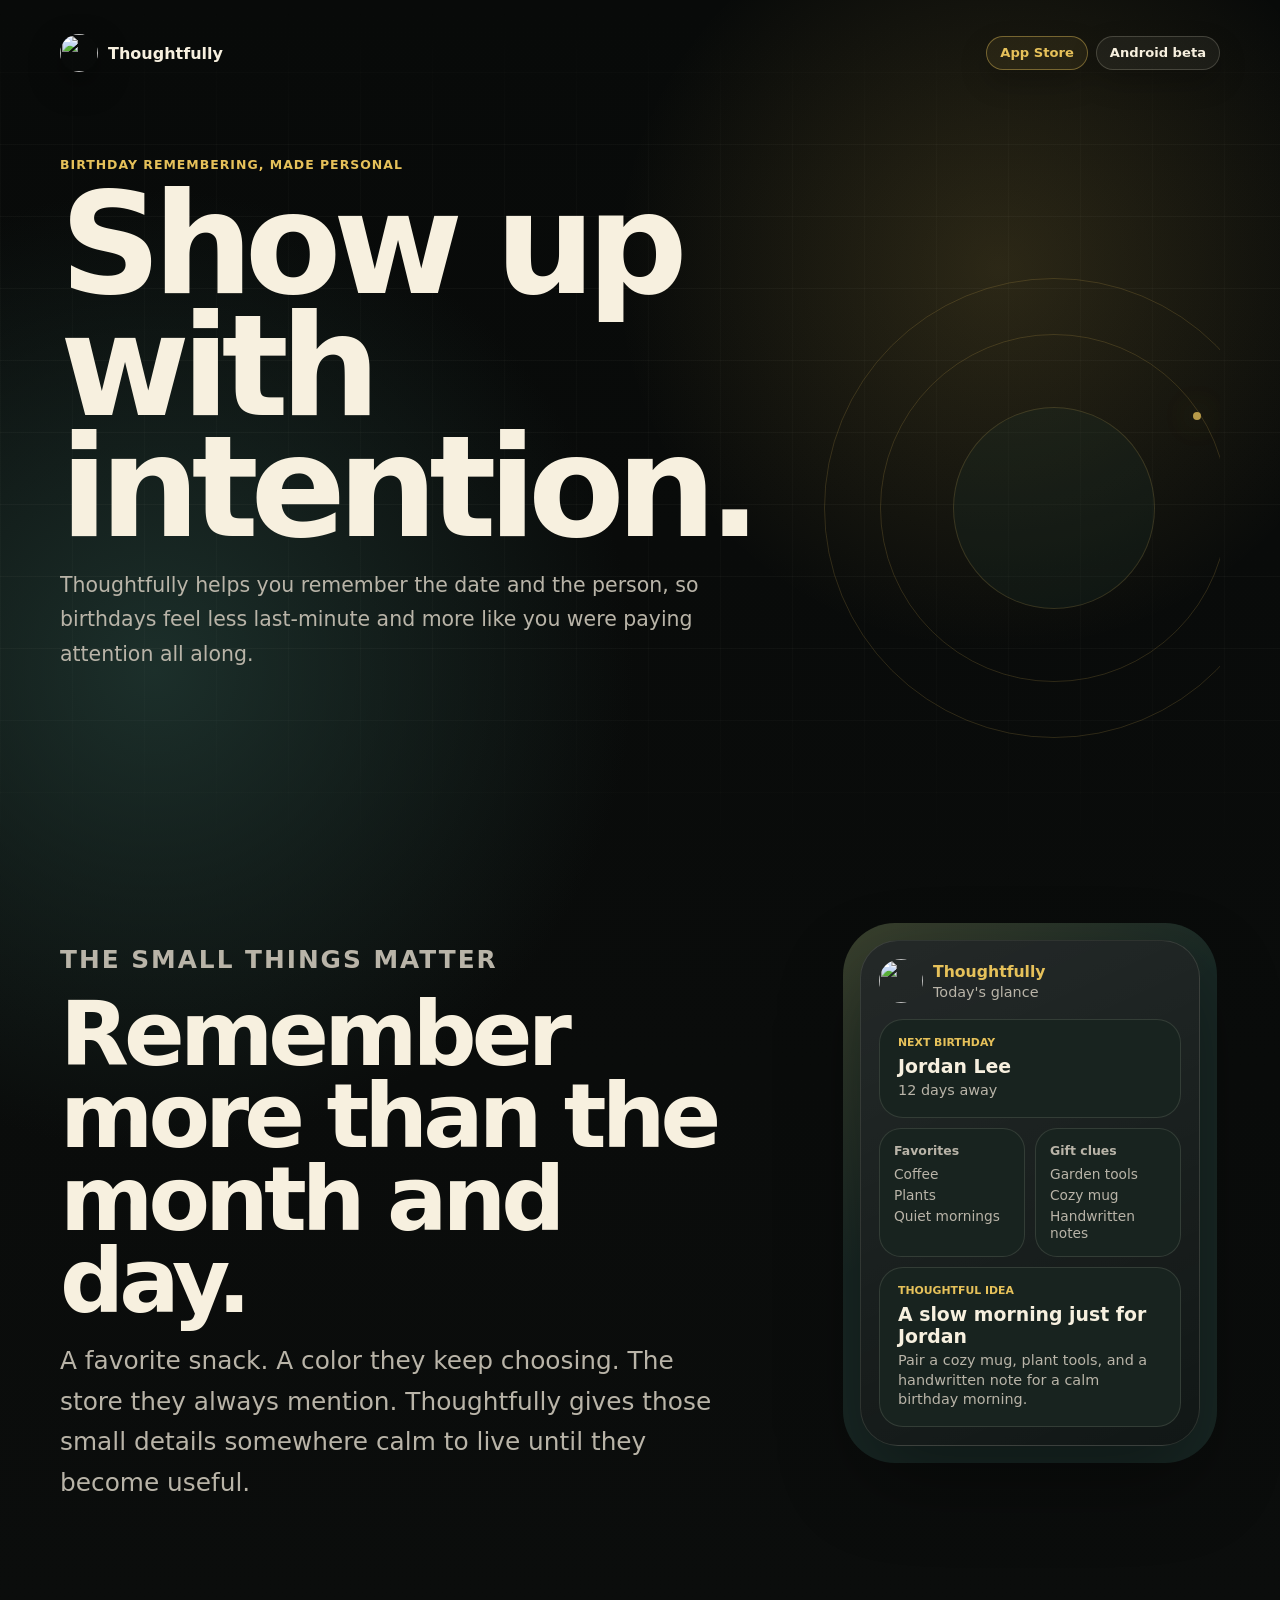
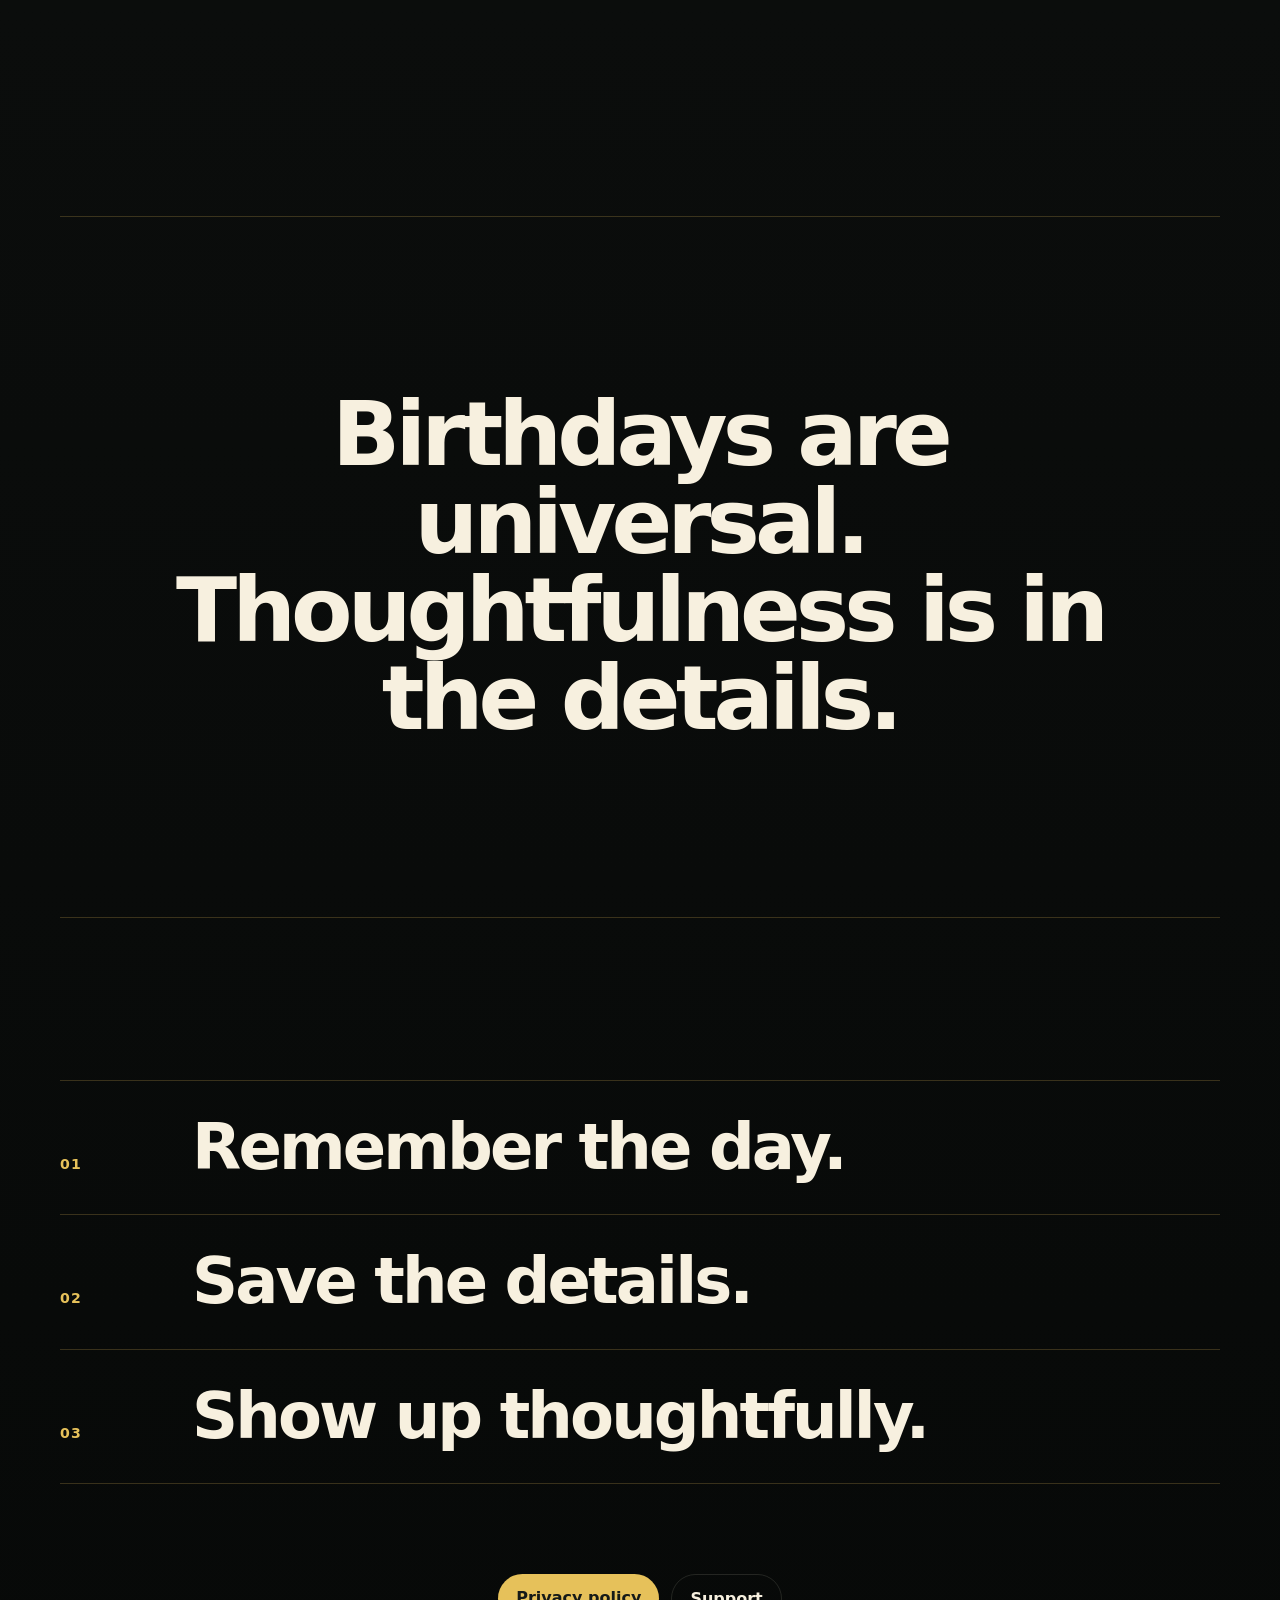
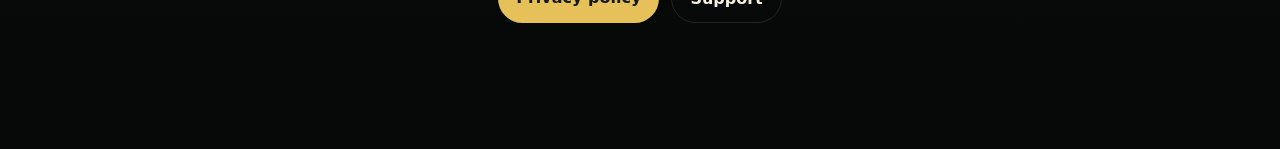
==== commit 2bf5bec1: "Add Apple and Android store links" ====
--- a/index.html
+++ b/index.html
@@ -18,14 +18,24 @@
           <img src="assets/thoughtfully-icon.png" alt="" />
           <span>Thoughtfully</span>
         </a>
-        <a
-          class="beta-pill"
-          href="https://testflight.apple.com/join/32UuVnx4"
-          target="_blank"
-          rel="noopener noreferrer"
-        >
-          Join the beta
-        </a>
+        <div class="store-links">
+          <a
+            class="beta-pill"
+            href="https://apps.apple.com/us/app/thoughtfully/id6777870019"
+            target="_blank"
+            rel="noopener noreferrer"
+          >
+            App Store
+          </a>
+          <a
+            class="beta-pill beta-pill-secondary"
+            href="https://play.google.com/apps/testing/com.pronoob.thoughtfully"
+            target="_blank"
+            rel="noopener noreferrer"
+          >
+            Android beta
+          </a>
+        </div>
       </nav>
 
       <section class="cinematic-hero">
--- a/styles.css
+++ b/styles.css
@@ -103,6 +103,13 @@
   color: var(--gold);
 }
 
+.store-links {
+  display: inline-flex;
+  align-items: center;
+  flex-wrap: wrap;
+  gap: 8px;
+}
+
 .beta-pill,
 .nav-links a.beta-pill {
   display: inline-flex;
@@ -127,6 +134,13 @@
   border-color: rgba(230, 193, 90, 0.72);
   color: #151a18;
   background: var(--gold);
+}
+
+.beta-pill-secondary,
+.nav-links a.beta-pill-secondary {
+  border-color: rgba(247, 240, 223, 0.18);
+  color: var(--text);
+  background: rgba(247, 240, 223, 0.05);
 }
 
 .button {
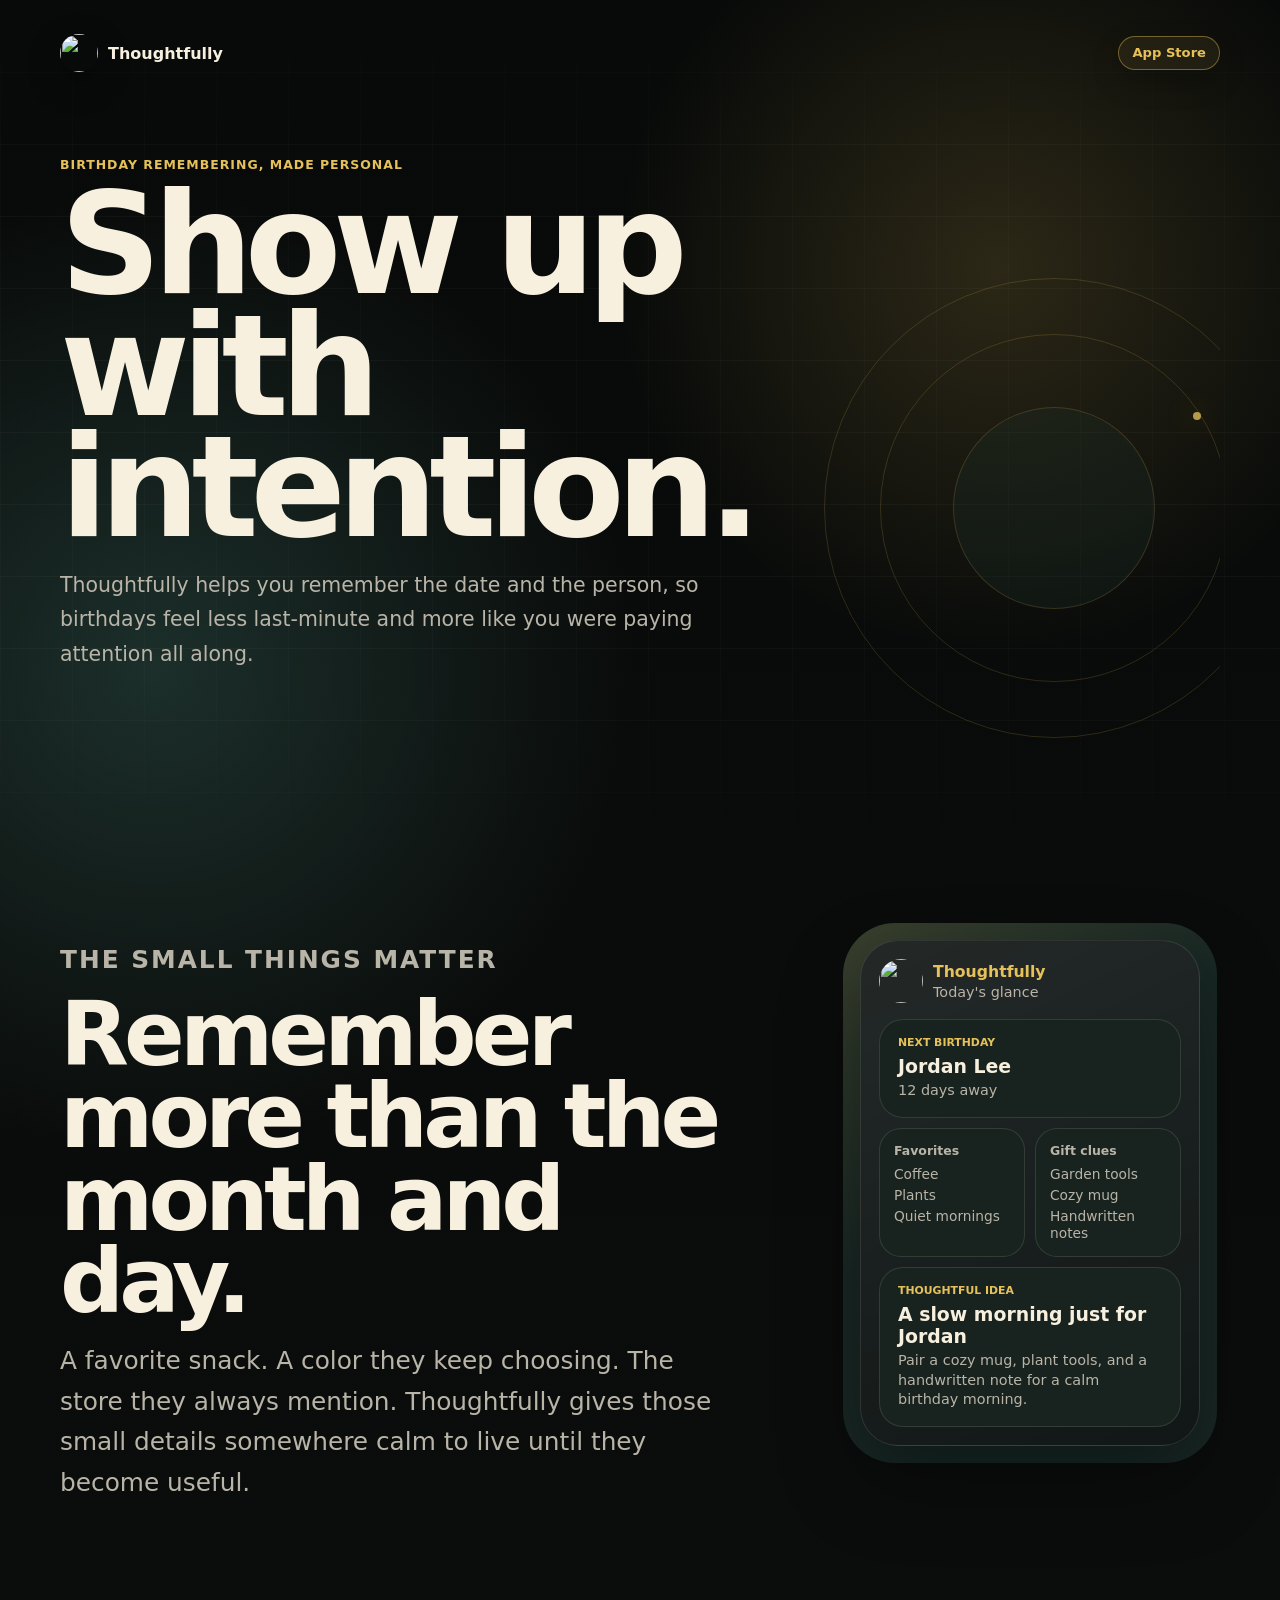
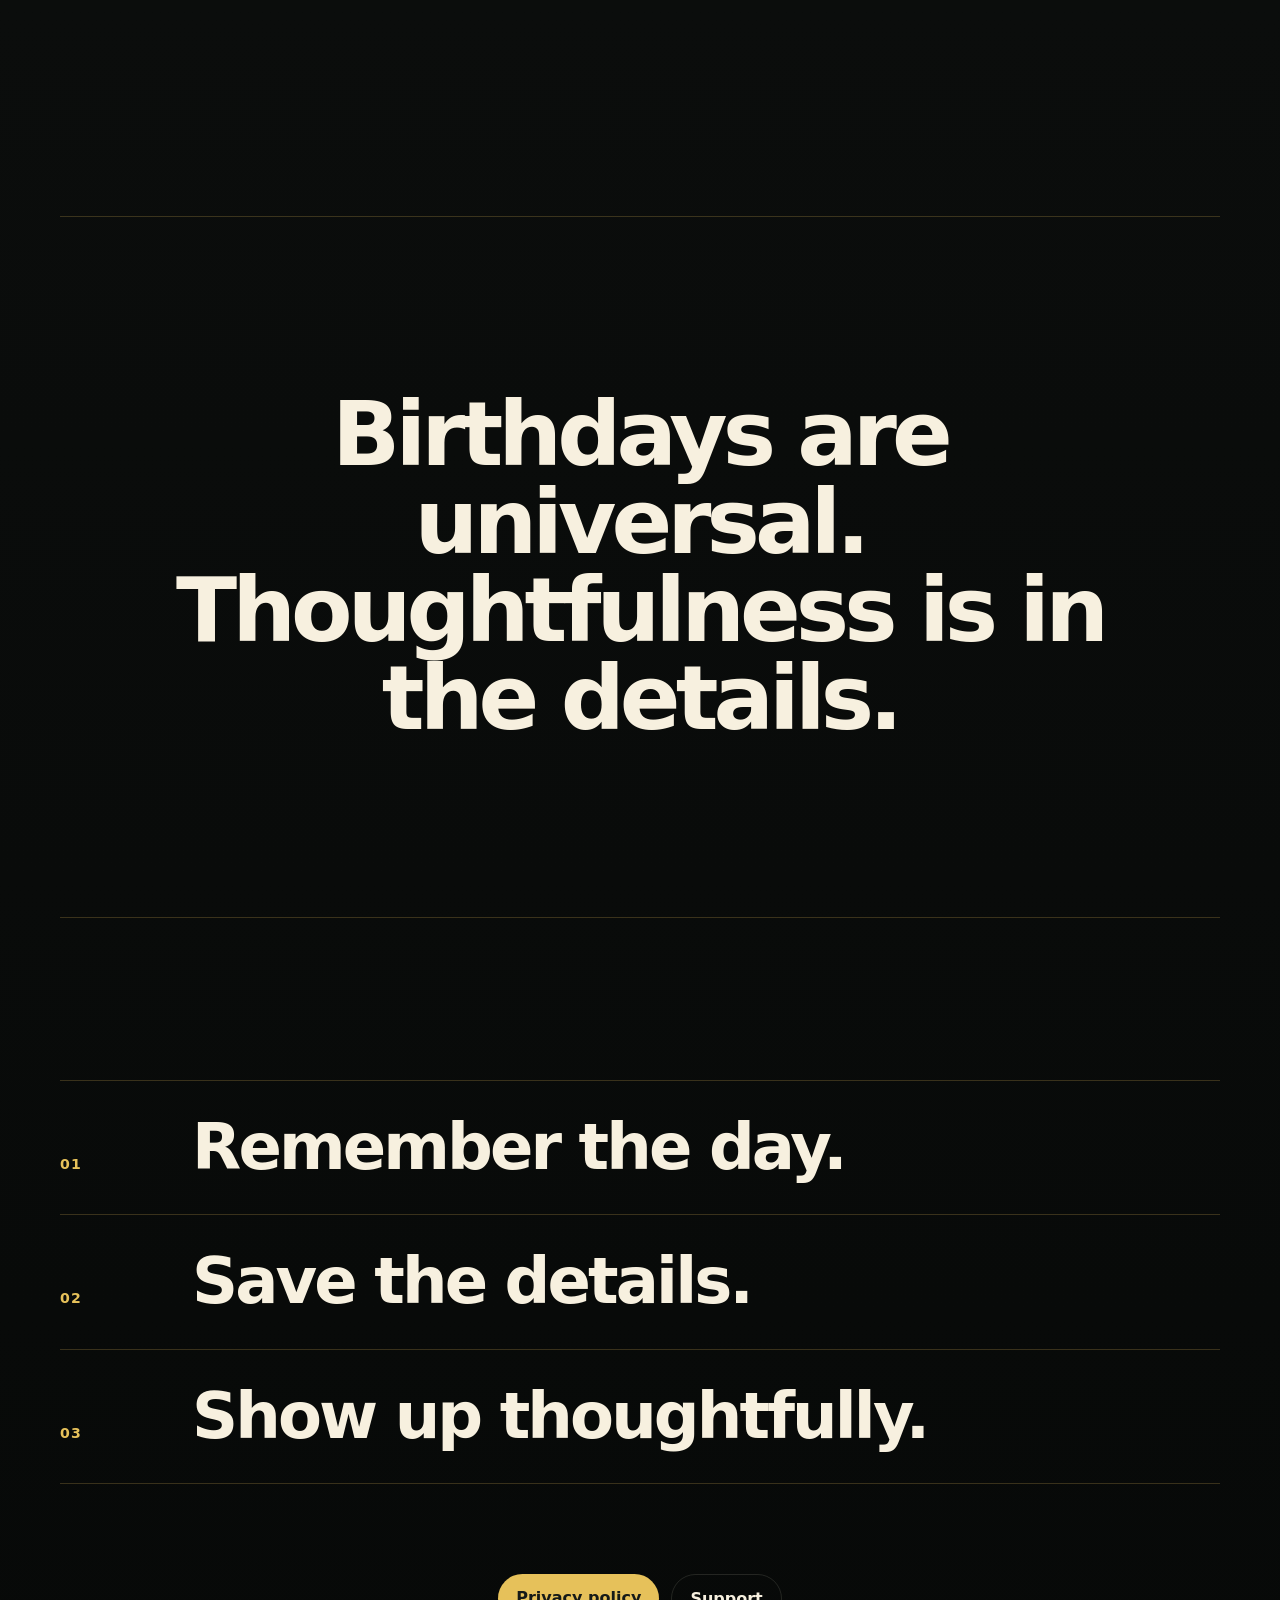
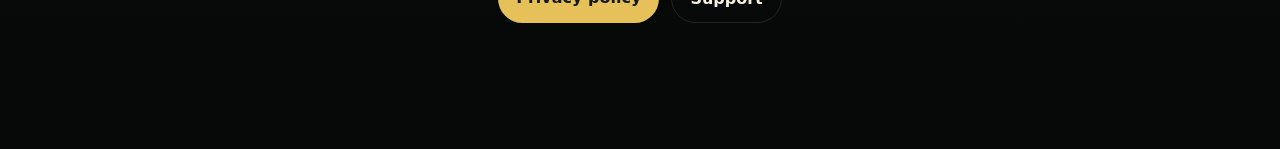
==== commit 7e69d4e3: "Hide unavailable Android beta link" ====
--- a/index.html
+++ b/index.html
@@ -26,14 +26,6 @@
             rel="noopener noreferrer"
           >
             App Store
-          </a>
-          <a
-            class="beta-pill beta-pill-secondary"
-            href="https://play.google.com/apps/testing/com.pronoob.thoughtfully"
-            target="_blank"
-            rel="noopener noreferrer"
-          >
-            Android beta
           </a>
         </div>
       </nav>
--- a/styles.css
+++ b/styles.css
@@ -134,13 +134,6 @@
   border-color: rgba(230, 193, 90, 0.72);
   color: #151a18;
   background: var(--gold);
-}
-
-.beta-pill-secondary,
-.nav-links a.beta-pill-secondary {
-  border-color: rgba(247, 240, 223, 0.18);
-  color: var(--text);
-  background: rgba(247, 240, 223, 0.05);
 }
 
 .button {
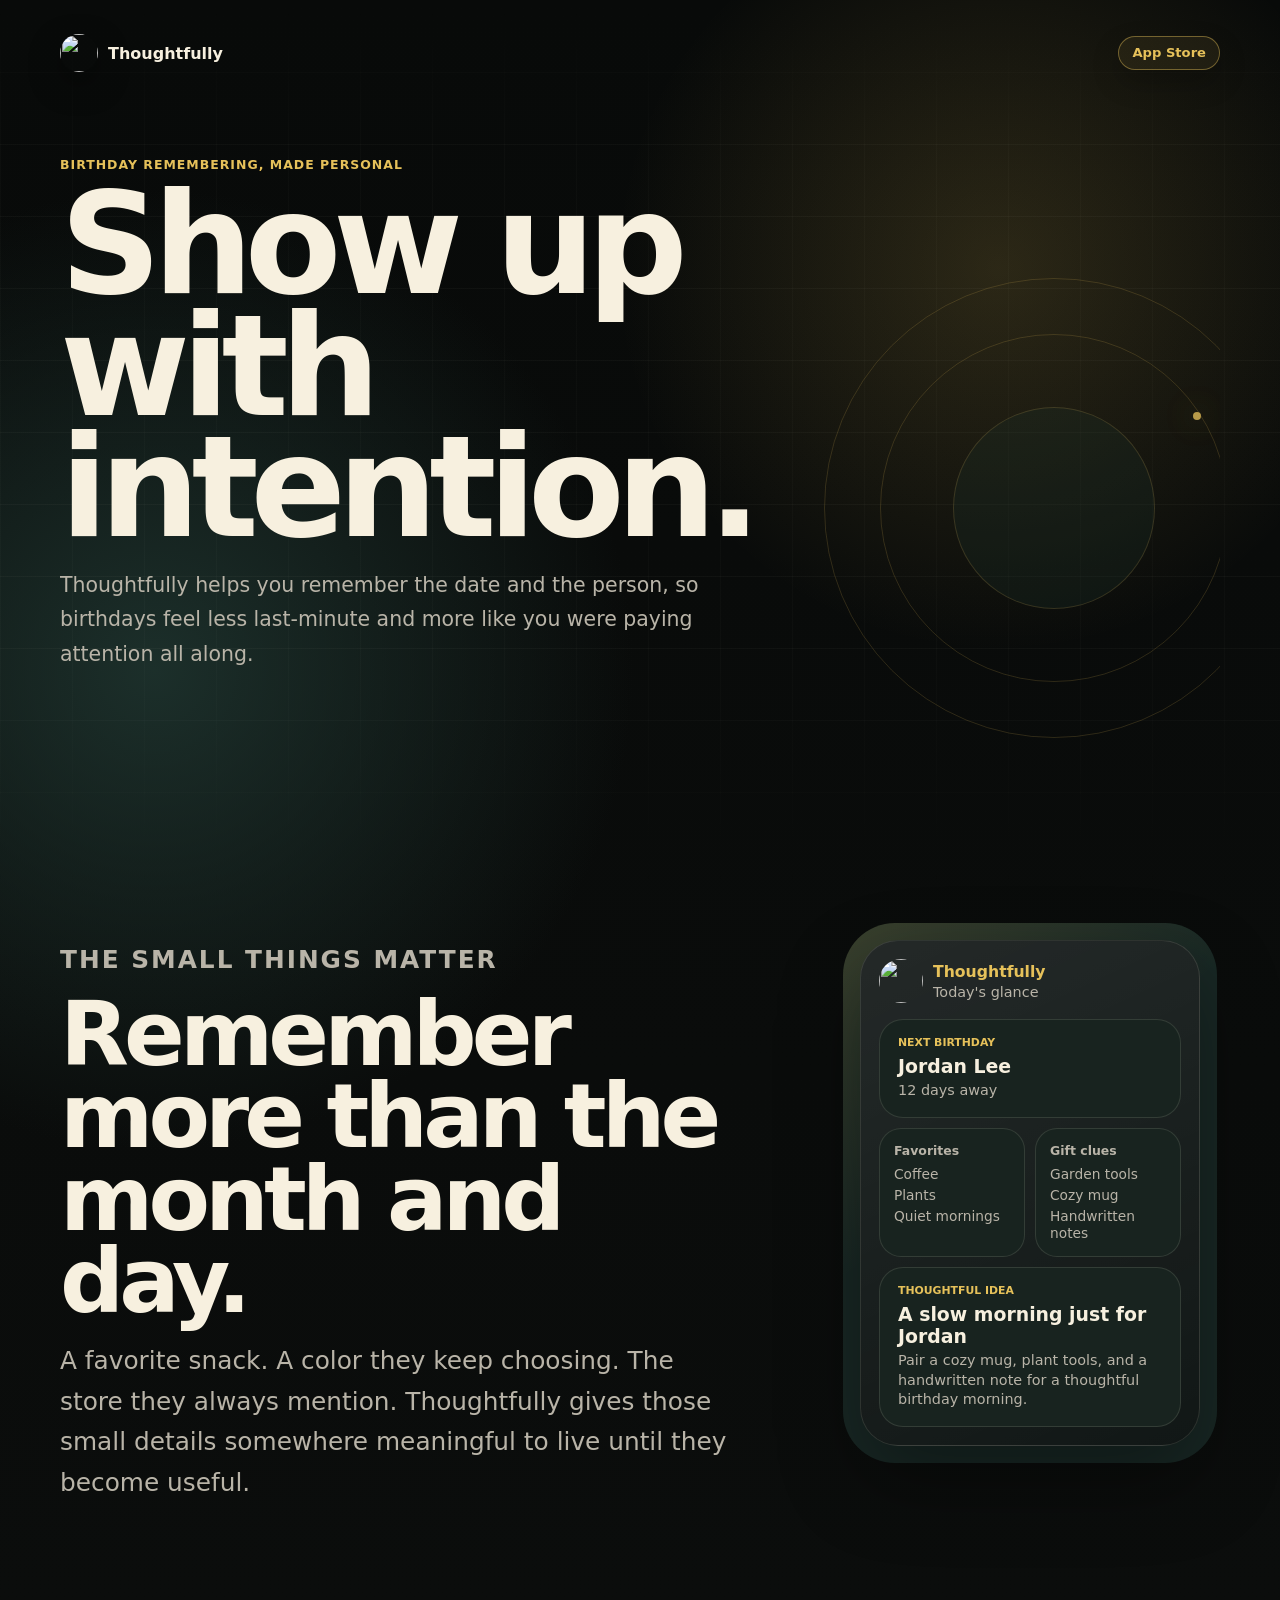
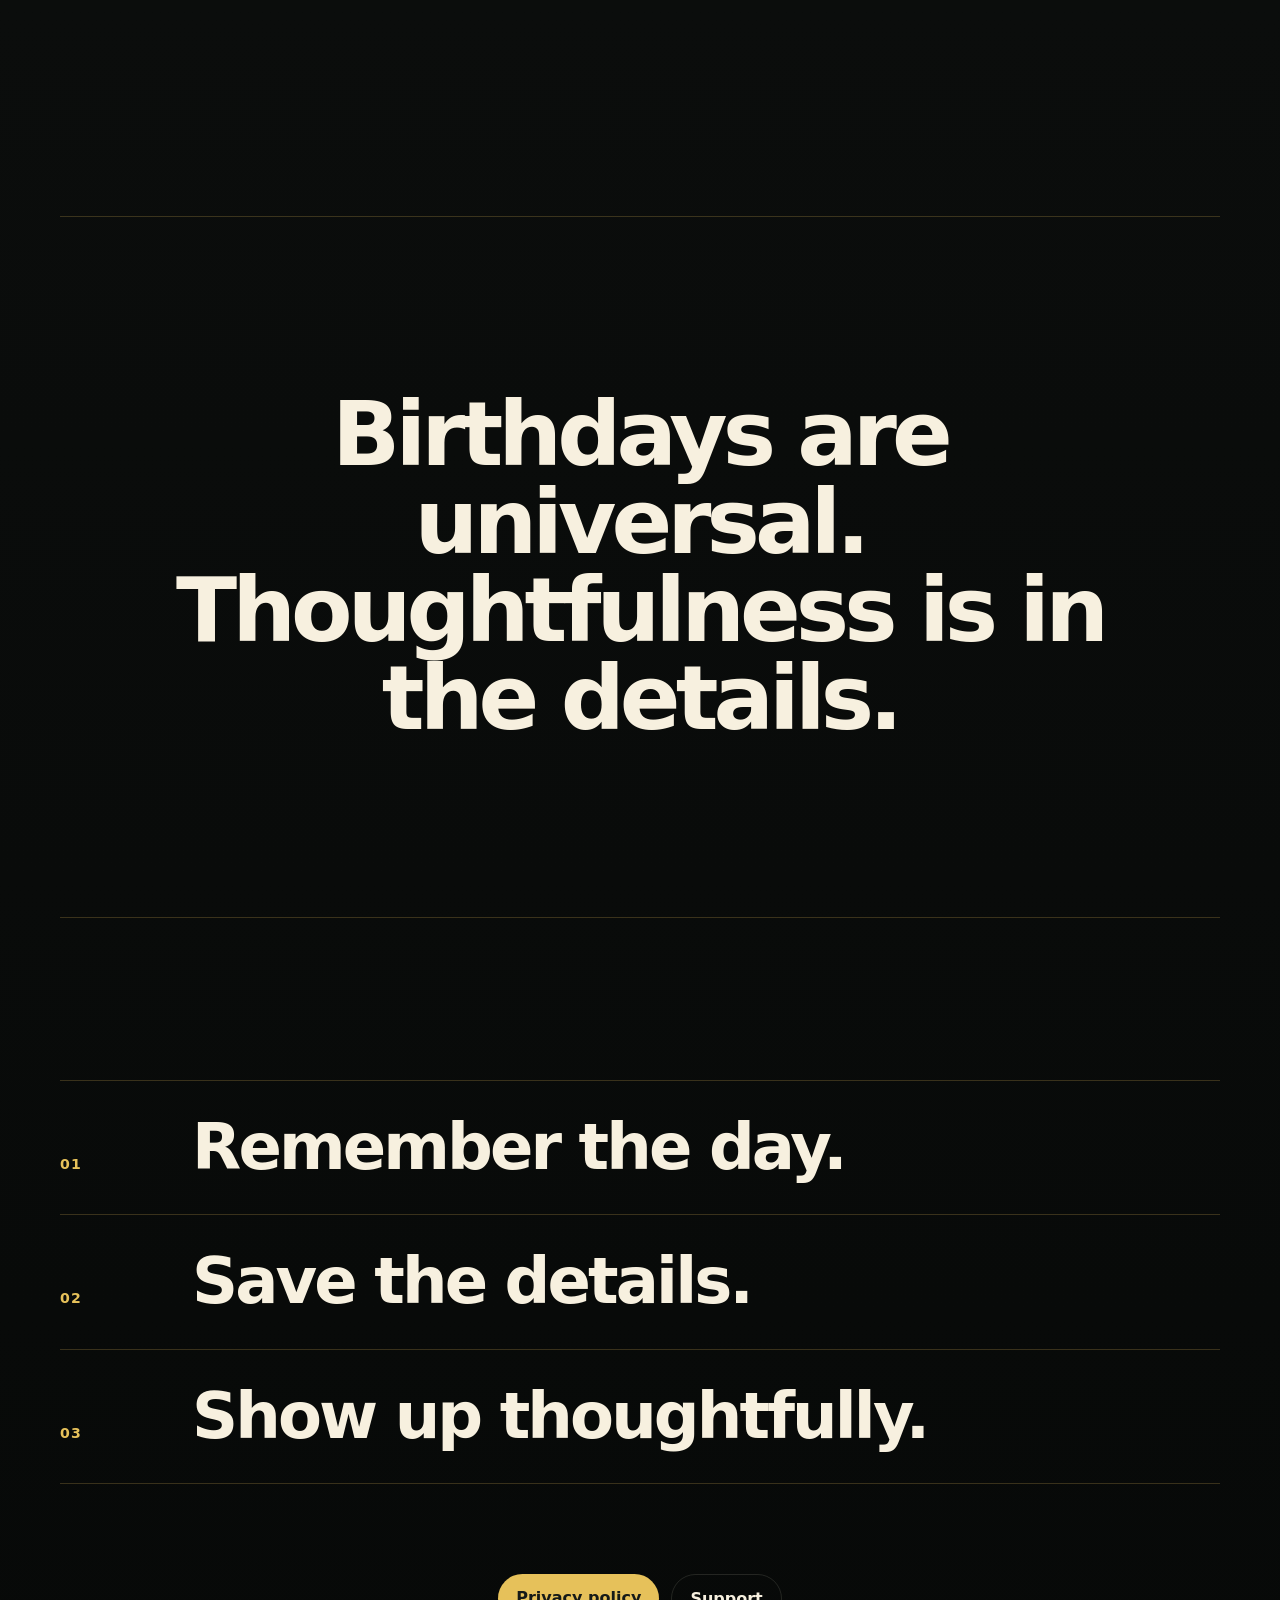
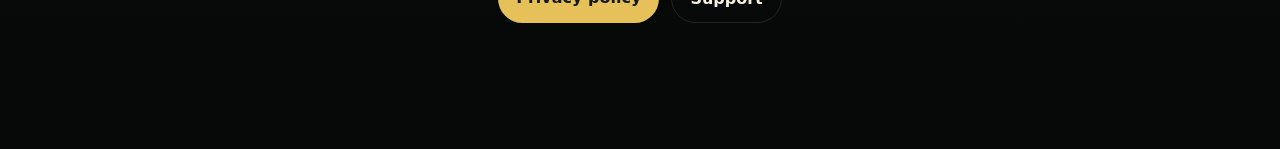
==== commit d69b6723: "Remove calm from homepage copy" ====
--- a/index.html
+++ b/index.html
@@ -54,8 +54,8 @@
           <h2>Remember more than the month and day.</h2>
           <p>
             A favorite snack. A color they keep choosing. The store they always
-            mention. Thoughtfully gives those small details somewhere calm to
-            live until they become useful.
+            mention. Thoughtfully gives those small details somewhere meaningful
+            to live until they become useful.
           </p>
         </div>
 
@@ -99,8 +99,8 @@
               <span class="mini-label">Thoughtful Idea</span>
               <strong>A slow morning just for Jordan</strong>
               <p>
-                Pair a cozy mug, plant tools, and a handwritten note for a calm
-                birthday morning.
+                Pair a cozy mug, plant tools, and a handwritten note for a
+                thoughtful birthday morning.
               </p>
             </div>
           </div>
